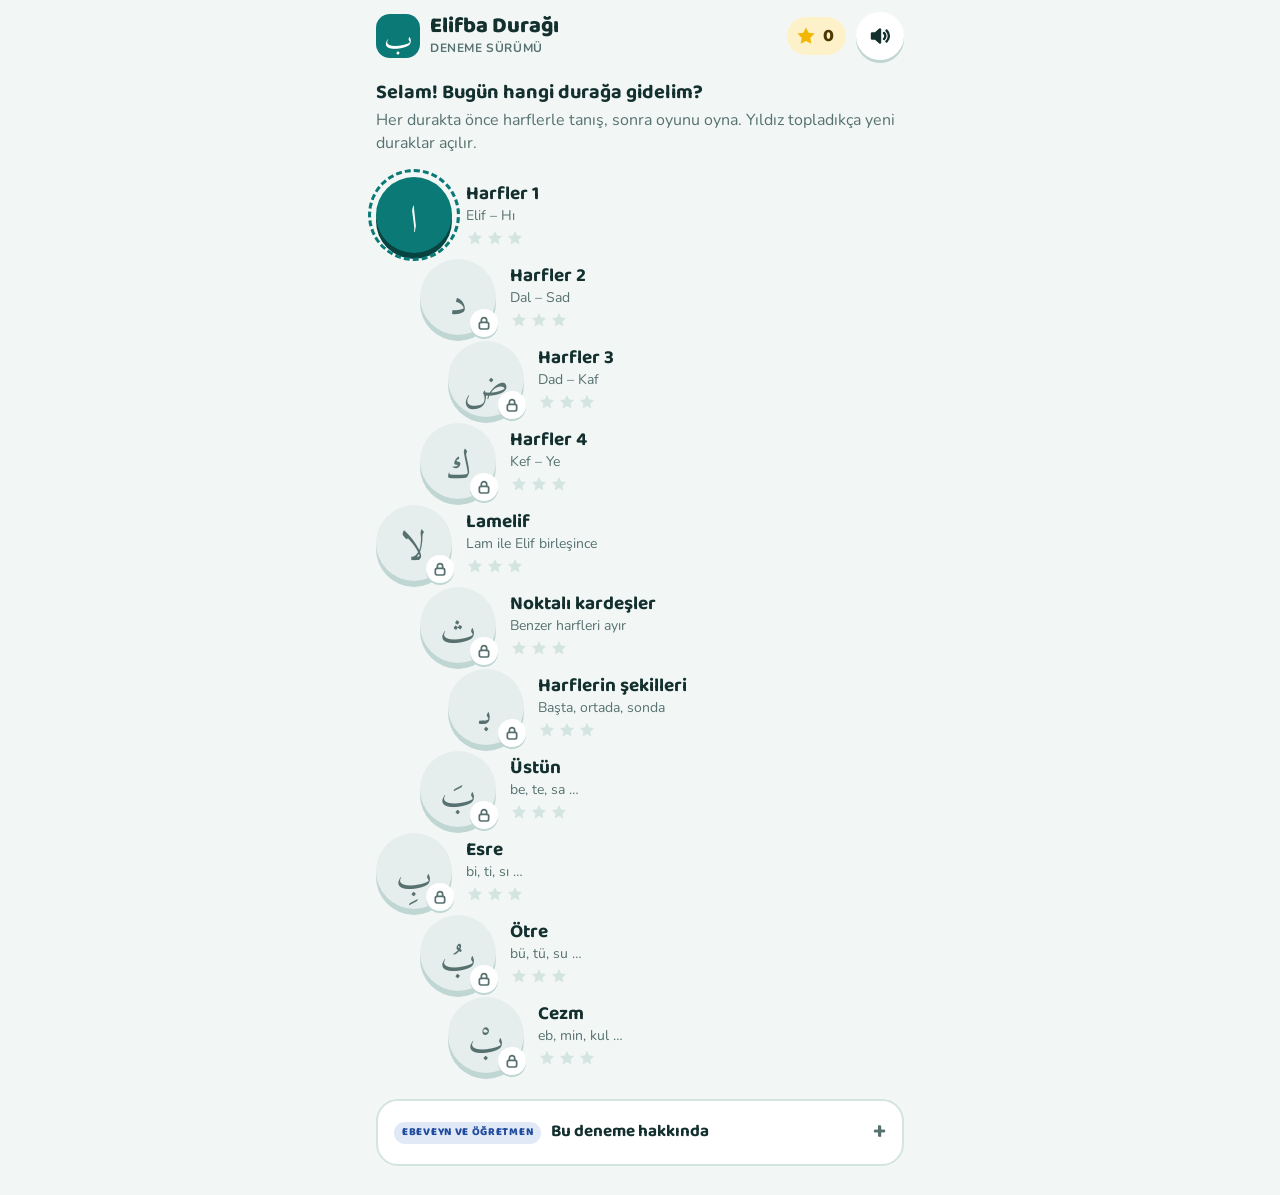
==== index.html @ 021c5e53 "Elifba Durağı: ilk deneme sürümü (PWA) - 11 durak: Harfler 1-4, Lamelif, Noktalı kardeşler, Harfleri" ====
<!doctype html>
<html lang="tr">
<head>
<meta charset="utf-8">
<meta name="viewport" content="width=device-width, initial-scale=1, viewport-fit=cover">
<meta name="description" content="Çocuklar için Kur'an okumaya hazırlık: harfler, harekeler, Lamelif ve cezm. İnternetsiz çalışır.">
<meta name="theme-color" content="#0B7A77">
<link rel="manifest" href="manifest.webmanifest">
<link rel="icon" href="icons/icon-192.png" type="image/png">
<link rel="apple-touch-icon" href="icons/apple-touch-icon.png">
<meta name="apple-mobile-web-app-capable" content="yes">
<meta name="mobile-web-app-capable" content="yes">
<meta name="apple-mobile-web-app-title" content="Elifba">
<meta name="robots" content="noindex, nofollow">
<link rel="stylesheet" href="fonts/fonts.css">
<style>:root{padding-top:env(safe-area-inset-top,0px);padding-bottom:env(safe-area-inset-bottom,0px)}body{margin:0}[hidden]{display:none!important}</style>
<title>Elifba Durağı</title>
</head>
<body>
<style>
/* Layout: tek sütun, telefon öncelikli. Ana ekran yukarıdan aşağı inen bir "durak yolu";
   ders ekranı tek büyük çini kart + altında iri cevap düğmeleri. Renkler İznik çinisinden:
   turkuaz zemin, kobalt ikinci renk, mercan kırmızısı yalnızca yanlış cevapta, sarı yıldız. */
:root{
  --bg:#F2F7F6; --surface:#FFFFFF; --ink:#13302F; --muted:#56716F; --line:#D4E4E1;
  --tile:#0B7A77; --tile-ink:#FFFFFF; --tile-soft:#DCEFEC;
  --cobalt:#1F4C9E; --cobalt-soft:#E2E9F6;
  --sun:#F2B705; --sun-ink:#4D3900; --sun-soft:#FDF1C9;
  --good:#1D8A4C; --good-soft:#DDF2E4; --bad:#C2412C; --bad-soft:#FAE3DD;
  --press:#BFD6D2; --locked:#E6EEED;
  --f-ui:"Baloo 2","Nunito",system-ui,sans-serif;
  --f-body:"Nunito",system-ui,-apple-system,"Segoe UI",sans-serif;
  --f-ar:"Scheherazade New","Amiri","Noto Naskh Arabic","Geeza Pro","Traditional Arabic",serif;
  --r:22px;
}
@media (prefers-color-scheme: dark){:root:not([data-theme="light"]){
  --bg:#0D1C1C; --surface:#152A2A; --ink:#E4F1EF; --muted:#9AB4B1; --line:#284341;
  --tile:#2AB0AA; --tile-ink:#04201F; --tile-soft:#163D3B;
  --cobalt:#93B3F2; --cobalt-soft:#1B2B47;
  --sun:#F4C534; --sun-ink:#2B2000; --sun-soft:#3A3113;
  --good:#5FCC8C; --good-soft:#17392A; --bad:#F2896F; --bad-soft:#40241E;
  --press:#0A1616; --locked:#1B302F; color-scheme:dark}}
:root[data-theme="dark"]{
  --bg:#0D1C1C; --surface:#152A2A; --ink:#E4F1EF; --muted:#9AB4B1; --line:#284341;
  --tile:#2AB0AA; --tile-ink:#04201F; --tile-soft:#163D3B;
  --cobalt:#93B3F2; --cobalt-soft:#1B2B47;
  --sun:#F4C534; --sun-ink:#2B2000; --sun-soft:#3A3113;
  --good:#5FCC8C; --good-soft:#17392A; --bad:#F2896F; --bad-soft:#40241E;
  --press:#0A1616; --locked:#1B302F; color-scheme:dark}

*{box-sizing:border-box}
html,body{height:100%}
body{background:var(--bg);color:var(--ink);font-family:var(--f-body);font-size:16px;line-height:1.45;
  -webkit-tap-highlight-color:transparent}
.app{max-width:560px;margin:0 auto;min-height:100%;display:flex;flex-direction:column;
  padding-left:max(16px,env(safe-area-inset-left,0px));padding-right:max(16px,env(safe-area-inset-right,0px));padding-block:0 28px}
button{font:inherit;color:inherit;cursor:pointer}
button:focus-visible,summary:focus-visible{outline:3px solid var(--cobalt);outline-offset:3px}
.ar{font-family:var(--f-ar);direction:rtl;unicode-bidi:isolate;line-height:1.6}

/* header */
.top{position:sticky;top:env(safe-area-inset-top,0px);z-index:5;background:var(--bg);
  display:flex;align-items:center;gap:10px;padding-block:12px}
body::before{content:"";position:fixed;inset:0 0 auto;height:env(safe-area-inset-top,0px);background:var(--bg);z-index:10}
.brand{display:flex;align-items:center;gap:10px;flex:1;min-width:0}
.mark{width:44px;height:44px;border-radius:14px;background:var(--tile);color:var(--tile-ink);display:grid;place-items:center;flex:none}
.mark span{font-family:var(--f-ar);font-size:30px;line-height:1;margin-top:6px}
.brand h1{font-family:var(--f-ui);font-weight:800;font-size:22px;line-height:1;margin:0}
.brand small{display:block;font-weight:700;font-size:12px;letter-spacing:.6px;text-transform:uppercase;color:var(--muted);margin-top:3px}
.pill{display:flex;align-items:center;gap:6px;padding:6px 12px 6px 8px;border-radius:999px;background:var(--sun-soft);color:var(--sun-ink);
  font-family:var(--f-ui);font-weight:800;font-size:18px;font-variant-numeric:tabular-nums}
.pill svg{width:22px;height:22px;color:var(--sun)}
.icon-btn{width:48px;height:48px;border-radius:50%;border:0;background:var(--surface);box-shadow:0 3px 0 var(--press);display:grid;place-items:center;flex:none}
.icon-btn svg{width:24px;height:24px}
.icon-btn:active{transform:translateY(2px);box-shadow:0 1px 0 var(--press)}

/* home: path */
.hello{font-family:var(--f-ui);font-weight:700;font-size:20px;margin:6px 0 2px}
.hello-sub{color:var(--muted);margin:0 0 14px}
.path{list-style:none;margin:0;padding:8px 0 0;display:flex;flex-direction:column;gap:6px;position:relative}
.stop{display:flex;align-items:center;gap:14px;position:relative}
.stop:nth-child(4n+2){padding-left:44px}.stop:nth-child(4n+3){padding-left:72px}.stop:nth-child(4n+4){padding-left:44px}
.node{width:76px;height:76px;flex:none;border-radius:50%;border:0;background:var(--tile);color:var(--tile-ink);
  box-shadow:0 6px 0 color-mix(in srgb,var(--tile) 55%,#000);display:grid;place-items:center;position:relative;transition:transform .12s ease-out}
.node .ar{font-size:38px;line-height:1;margin-top:10px}
.node:active{transform:translateY(4px);box-shadow:0 2px 0 color-mix(in srgb,var(--tile) 55%,#000)}
.stop.locked .node{background:var(--locked);color:var(--muted);box-shadow:0 6px 0 var(--press);cursor:not-allowed}
.stop.done .node{background:var(--cobalt);color:var(--surface);box-shadow:0 6px 0 color-mix(in srgb,var(--cobalt) 55%,#000)}
.stop.next .node::after{content:"";position:absolute;inset:-8px;border-radius:50%;border:3px dashed var(--tile);animation:spin 14s linear infinite}
@keyframes spin{to{transform:rotate(360deg)}}
.lock{position:absolute;right:-2px;bottom:-2px;width:28px;height:28px;border-radius:50%;background:var(--surface);color:var(--muted);display:grid;place-items:center;box-shadow:0 2px 0 var(--press)}
.lock svg{width:16px;height:16px}
.stop-txt{min-width:0}
.stop-txt b{display:block;font-family:var(--f-ui);font-weight:700;font-size:19px;line-height:1.15}
.stop-txt span{display:block;color:var(--muted);font-size:14px}
.stars{display:flex;gap:2px;margin-top:3px}
.stars svg{width:18px;height:18px;color:var(--line)}
.stars svg.on{color:var(--sun)}

.note{margin-top:26px;background:var(--surface);border-radius:var(--r);border:2px solid var(--line)}
.note summary{list-style:none;padding:14px 16px;font-family:var(--f-ui);font-weight:700;font-size:17px;display:flex;align-items:center;gap:10px;cursor:pointer}
.note summary::-webkit-details-marker{display:none}
.note summary::after{content:"+";margin-left:auto;font-size:24px;color:var(--muted)}
.note[open] summary::after{content:"–"}
.note-body{padding:0 16px 16px;color:var(--ink);font-size:15px}
.note-body p{margin:0 0 10px}
.note-body ul{margin:0 0 12px;padding-left:20px}
.note-body li{margin-bottom:6px}
.tag{display:inline-block;font-size:11px;font-weight:800;letter-spacing:.7px;text-transform:uppercase;padding:3px 8px;border-radius:999px;background:var(--cobalt-soft);color:var(--cobalt)}
.switch{display:flex;align-items:center;gap:10px;font-weight:700;margin-top:4px}
.switch input{width:22px;height:22px;accent-color:var(--tile)}

/* lesson */
.lhead{display:flex;align-items:center;gap:10px;padding-block:12px}
.lhead .ttl{flex:1;min-width:0}
.lhead .ttl b{display:block;font-family:var(--f-ui);font-weight:800;font-size:20px;line-height:1.1}
.lhead .ttl span{color:var(--muted);font-size:14px;font-weight:700}
.bar{height:14px;border-radius:999px;background:var(--line);overflow:hidden;margin-bottom:14px}
.bar i{display:block;height:100%;background:var(--tile);border-radius:999px;transition:width .3s ease-out}

.tile{position:relative;background:var(--surface);border-radius:28px;padding:18px;border:3px solid var(--tile);
  box-shadow:0 8px 0 color-mix(in srgb,var(--tile) 35%,transparent);text-align:center}
.tile::before{content:"";position:absolute;inset:7px;border-radius:21px;border:2px dotted color-mix(in srgb,var(--tile) 45%,transparent);pointer-events:none}
.glyph{font-family:var(--f-ar);font-size:clamp(120px,40vw,170px);line-height:1.35;color:var(--ink);direction:rtl;margin:0}
.flip-hint{color:var(--muted);font-weight:700;font-size:14px}
.cname{font-family:var(--f-ui);font-weight:800;font-size:40px;line-height:1;margin:2px 0 4px}
.badges{display:flex;justify-content:center;gap:8px;flex-wrap:wrap;margin-bottom:10px}
.badge{font-size:13px;font-weight:800;padding:4px 10px;border-radius:999px;background:var(--tile-soft);color:var(--tile)}
.badge.kalin{background:var(--cobalt-soft);color:var(--cobalt)}
.forms{display:grid;grid-template-columns:repeat(4,minmax(0,1fr));gap:8px;direction:rtl;margin:6px 0 12px}
.forms div{background:var(--tile-soft);border-radius:16px;padding:4px 2px 8px;direction:ltr}
.forms .ar{display:block;font-size:44px;line-height:1.5;color:var(--ink)}
.forms small{font-size:12px;font-weight:800;color:var(--muted)}
.read{font-family:var(--f-ui);font-weight:800;font-size:30px;color:var(--tile)}
.sib{display:flex;justify-content:center;gap:10px;direction:rtl;flex-wrap:wrap}
.sib div{min-width:84px;background:var(--tile-soft);border-radius:18px;padding:2px 10px 10px;direction:ltr}
.sib .ar{display:block;font-size:76px;line-height:1.45}
.sib b{font-family:var(--f-ui);font-size:18px}
.sib small{display:block;color:var(--muted);font-weight:700;font-size:12px}
.syl{display:grid;grid-template-columns:repeat(4,minmax(0,1fr));gap:8px;direction:rtl;margin-top:6px}
.syl button{border:0;border-radius:16px;background:var(--tile-soft);padding:0 2px 6px;direction:ltr;box-shadow:0 3px 0 var(--press)}
.syl button:active{transform:translateY(2px);box-shadow:0 1px 0 var(--press)}
.syl .ar{display:block;font-size:42px;line-height:1.55}
.syl small{font-family:var(--f-ui);font-weight:800;font-size:14px;color:var(--tile)}
.intro-mark{font-family:var(--f-ar);font-size:110px;line-height:1.3;color:var(--tile)}
.lead{font-size:18px;font-weight:700;margin:4px 0 8px}

.row{display:flex;gap:10px;margin-top:18px}
.btn{flex:1;min-height:58px;border:0;border-radius:18px;font-family:var(--f-ui);font-weight:800;font-size:19px;padding:8px 14px;
  background:var(--surface);color:var(--ink);box-shadow:0 5px 0 var(--press);display:flex;align-items:center;justify-content:center;gap:8px}
.btn svg{width:22px;height:22px}
.btn.primary{background:var(--tile);color:var(--tile-ink);box-shadow:0 5px 0 color-mix(in srgb,var(--tile) 55%,#000)}
.btn.sun{background:var(--sun);color:var(--sun-ink);box-shadow:0 5px 0 color-mix(in srgb,var(--sun) 60%,#000)}
.btn:active{transform:translateY(3px);box-shadow:0 2px 0 var(--press)}
.btn.primary:active{box-shadow:0 2px 0 color-mix(in srgb,var(--tile) 55%,#000)}
.btn:disabled{opacity:.45;cursor:default;transform:none}
.speak{border:0;background:var(--cobalt-soft);color:var(--cobalt);border-radius:999px;min-height:48px;padding:6px 18px;font-weight:800;font-size:16px;display:inline-flex;align-items:center;gap:8px}
.speak svg{width:22px;height:22px}

/* quiz */
.q-prompt{font-family:var(--f-ui);font-weight:700;font-size:21px;text-align:center;margin:2px 0 10px;text-wrap:balance}
.q-card{min-height:200px;display:flex;flex-direction:column;align-items:center;justify-content:center;gap:4px}
.q-card .glyph{font-size:clamp(92px,28vw,124px);line-height:1.75}
.q-name{font-family:var(--f-ui);font-weight:800;font-size:56px;line-height:1.1}
.opts{display:grid;grid-template-columns:1fr 1fr;gap:12px;margin-top:20px}
.opt{min-height:84px;border:3px solid var(--line);border-radius:22px;background:var(--surface);box-shadow:0 5px 0 var(--press);
  font-family:var(--f-ui);font-weight:800;font-size:28px;padding:4px;display:grid;place-items:center;transition:transform .1s ease-out}
.opt .ar{font-size:62px;line-height:1.35}
.opt:active{transform:translateY(3px);box-shadow:0 2px 0 var(--press)}
.opt.ok{border-color:var(--good);background:var(--good-soft);color:var(--good)}
.opt.no{border-color:var(--bad);background:var(--bad-soft);color:var(--bad);animation:shake .35s}
.opt.ok .ar,.opt.no .ar{color:inherit}
.opt:disabled{cursor:default}
@keyframes shake{25%{transform:translateX(-6px)}50%{transform:translateX(6px)}75%{transform:translateX(-3px)}}
.fb{min-height:34px;text-align:center;font-family:var(--f-ui);font-weight:800;font-size:22px;margin-top:12px}
.fb.ok{color:var(--good)}.fb.no{color:var(--bad)}

/* result */
.result{text-align:center;padding-top:30px}
.big-stars{display:flex;justify-content:center;gap:10px;margin:10px 0 6px}
.big-stars svg{width:72px;height:72px;color:var(--line)}
.big-stars svg.on{color:var(--sun);animation:pop .5s cubic-bezier(.2,1.6,.4,1) both}
.big-stars svg:nth-child(2){animation-delay:.15s;transform:translateY(-14px)}
.big-stars svg:nth-child(3){animation-delay:.3s}
@keyframes pop{from{transform:scale(0)}}
.result h2{font-family:var(--f-ui);font-weight:800;font-size:34px;margin:6px 0 0}
.result p{color:var(--muted);font-size:17px;margin:4px 0 0}

.toast{position:fixed;left:50%;bottom:calc(20px + env(safe-area-inset-bottom,0px));transform:translateX(-50%);width:min(520px,calc(100% - 32px));
  background:var(--ink);color:var(--bg);border-radius:16px;padding:12px 16px;font-weight:700;font-size:15px;z-index:20;box-shadow:0 6px 20px rgba(0,0,0,.25)}
.sr{position:absolute;width:1px;height:1px;overflow:hidden;clip:rect(0 0 0 0);white-space:nowrap}
@media (prefers-reduced-motion:reduce){*,*::before,*::after{animation:none!important;transition:none!important}}
@media (max-width:360px){.stop:nth-child(4n+3){padding-left:52px}.opt .ar{font-size:52px}}
</style>

<div class="app" id="app"></div>
<div class="toast" id="toast" role="status" aria-live="polite" hidden></div>
<div class="sr" id="live" aria-live="polite"></div>

<script>
/* ---------- içerik ---------- */
// c: harf, n: Türkçe adı, k: kalın okunur, j: kendisinden sonra gelen harfe bitişir, t: okunuştaki ünsüz
const LETTERS=[
 ['ا','Elif',0,0,''],['ب','Be',0,1,'b'],['ت','Te',0,1,'t'],['ث','Se',0,1,'s'],['ج','Cim',0,1,'c'],['ح','Ha',1,1,'h'],['خ','Hı',1,1,'h'],
 ['د','Dal',0,0,'d'],['ذ','Zel',0,0,'z'],['ر','Ra',0,0,'r'],['ز','Ze',0,0,'z'],['س','Sin',0,1,'s'],['ش','Şın',0,1,'ş'],['ص','Sad',1,1,'s'],
 ['ض','Dad',1,1,'d'],['ط','Tı',1,1,'t'],['ظ','Zı',1,1,'z'],['ع','Ayn',1,1,'’'],['غ','Ğayn',1,1,'ğ'],['ف','Fe',0,1,'f'],['ق','Kaf',1,1,'k'],
 ['ك','Kef',0,1,'k'],['ل','Lam',0,1,'l'],['م','Mim',0,1,'m'],['ن','Nun',0,1,'n'],['و','Vav',0,0,'v'],['ه','He',0,1,'h'],['ي','Ye',0,1,'y']
].map(([c,n,k,j,t],i)=>({i,c,n,k:!!k,j:!!j,t}));
const HAREKE=[{m:'َ',ad:'Üstün',ince:'e',kalin:'a',yer:'harfin üstüne'},{m:'ِ',ad:'Esre',ince:'i',kalin:'ı',yer:'harfin altına'},{m:'ُ',ad:'Ötre',ince:'ü',kalin:'u',yer:'harfin üstüne'}];
function reading(L,h){ // Türkiye'deki elifba geleneği: ince harf e-i-ü, kalın harf a-ı-u; Ra üstün/ötrede kalın, esrede ince
  const H=HAREKE[h];let v=L.k?H.kalin:H.ince;
  if(L.c==='ر')v=h===1?'i':(h===0?'a':'u');
  return L.t+v;
}
const T='ـ';
function forms(L){return L.j?[L.c,L.c+T,T+L.c+T,T+L.c]:[L.c,L.c,T+L.c,T+L.c]}
const FORM_AD=['Tek','Başta','Ortada','Sonda'];
const SIBS=[['ب','ت','ث'],['ج','ح','خ'],['د','ذ'],['ر','ز'],['س','ش'],['ص','ض'],['ط','ظ'],['ع','غ'],['ف','ق']];
const BYC=Object.fromEntries(LETTERS.map(l=>[l.c,l]));
const dotsOf={'ب':1,'ت':2,'ث':3,'ج':1,'ح':0,'خ':1,'د':0,'ذ':1,'ر':0,'ز':1,'س':0,'ش':3,'ص':0,'ض':1,'ط':0,'ظ':1,'ع':0,'غ':1,'ف':1,'ق':2};
function dotWhere(c){const n=dotsOf[c];if(!n)return 'noktasız';const below={'ب':1,'ج':1};return n+' nokta, '+(below[c]?'altında':(c==='ج'?'ortada':'üstünde'))}

const LESSONS=[
 {id:'h1',t:'Harfler 1',s:'Elif – Hı',type:'letters',set:[0,1,2,3,4,5,6]},
 {id:'h2',t:'Harfler 2',s:'Dal – Sad',type:'letters',set:[7,8,9,10,11,12,13]},
 {id:'h3',t:'Harfler 3',s:'Dad – Kaf',type:'letters',set:[14,15,16,17,18,19,20]},
 {id:'h4',t:'Harfler 4',s:'Kef – Ye',type:'letters',set:[21,22,23,24,25,26,27]},
 {id:'la',t:'Lamelif',s:'Lam ile Elif birleşince',type:'lamelif'},
 {id:'nk',t:'Noktalı kardeşler',s:'Benzer harfleri ayır',type:'dots'},
 {id:'sk',t:'Harflerin şekilleri',s:'Başta, ortada, sonda',type:'forms'},
 {id:'us',t:'Üstün',s:'be, te, sa …',type:'hareke',h:0},
 {id:'es',t:'Esre',s:'bi, ti, sı …',type:'hareke',h:1},
 {id:'ot',t:'Ötre',s:'bü, tü, su …',type:'hareke',h:2},
 {id:'cz',t:'Cezm',s:'eb, min, kul …',type:'cezm'}
];
const NODE_GLYPH={h1:'ا',h2:'د',h3:'ض',h4:'ك',la:'لا',nk:'ث',sk:'بـ',us:'بَ',es:'بِ',ot:'بُ',cz:'بْ'};
// Lamelif: Lam ile Elif'in birleşik yazılışı; kendisinden sonraki harfe bitişmez
const LA={c:'لا',n:'Lamelif',t:'l'};
// Cezm (sükûn): harfi sessiz yapar, önceki harekeli harfle birlikte okunur
const CEZM='\u0652';
const CZ_EX=[['ا',0,'ب'],['ا',1,'ب'],['ا',2,'ب'],['م',1,'ن'],['ق',2,'ل'],['ل',0,'م'],['ه',0,'ل'],['ق',0,'د'],['ع',0,'ن']];
// rastgele sorularda cezmli harf yalnızca ince ve kuralı basit harflerden seçilir (kalın harf, Ra, Elif, Vav, Ye, Ayn dışarıda)
const CZ_SAKIN=['ب','ت','ث','ج','د','ذ','ز','س','ش','ف','ك','ل','م','ن','ه'];
const czWord=(a,h,b)=>BYC[a].c+HAREKE[h].m+BYC[b].c+CEZM;
const czRead=(a,h,b)=>reading(BYC[a],h)+BYC[b].t;

/* ---------- durum ---------- */
const KEY='elifba-duragi-deneme-v1';
let S={stars:{},sound:true,all:false};
try{const s=JSON.parse(localStorage.getItem(KEY)||'null');if(s&&typeof s==='object')S=Object.assign(S,s)}catch(e){}
function save(){try{localStorage.setItem(KEY,JSON.stringify(S))}catch(e){}}
const unlocked=i=>S.all||i===0||(S.stars[LESSONS[i-1].id]||0)>0;
const totalStars=()=>Object.values(S.stars).reduce((a,b)=>a+(b||0),0);

/* ---------- ses ---------- */
let voices=[];
function loadVoices(){try{voices=window.speechSynthesis?speechSynthesis.getVoices():[]}catch(e){voices=[]}}
if(window.speechSynthesis){loadVoices();try{speechSynthesis.onvoiceschanged=loadVoices}catch(e){}}
const voiceFor=l=>voices.find(v=>(v.lang||'').toLowerCase().startsWith(l));
function say(text,lang,quiet){
  if(!S.sound)return false;
  const v=voiceFor(lang);
  if(!v||!window.speechSynthesis){if(!quiet)toast(lang==='ar'?'Bu cihazda Arapça ses yok. Gerçek ses kayıtları eklendiğinde burada dinlenecek.':'Bu cihazda Türkçe ses yok.');return false}
  try{speechSynthesis.cancel();const u=new SpeechSynthesisUtterance(text);u.voice=v;u.lang=v.lang;u.rate=lang==='ar'?.65:.9;speechSynthesis.speak(u)}catch(e){return false}
  return true;
}
let AC=null;
function sfx(ok){
  if(!S.sound)return;
  try{AC=AC||new (window.AudioContext||window.webkitAudioContext)();const t=AC.currentTime;
    (ok?[[660,0],[880,.11]]:[[220,0]]).forEach(([f,d])=>{const o=AC.createOscillator(),g=AC.createGain();o.type=ok?'sine':'triangle';o.frequency.value=f;
      g.gain.setValueAtTime(.0001,t+d);g.gain.exponentialRampToValueAtTime(.18,t+d+.02);g.gain.exponentialRampToValueAtTime(.0001,t+d+(ok?.22:.3));
      o.connect(g).connect(AC.destination);o.start(t+d);o.stop(t+d+.35)})}catch(e){}
}

/* ---------- yardımcılar ---------- */
const $=s=>document.querySelector(s);
const app=$('#app');
const shuffle=a=>{a=a.slice();for(let i=a.length-1;i>0;i--){const j=Math.random()*(i+1)|0;[a[i],a[j]]=[a[j],a[i]]}return a};
const pick=(a,n)=>shuffle(a).slice(0,n);
let toastT;
function toast(m){const t=$('#toast');t.textContent=m;t.hidden=false;clearTimeout(toastT);toastT=setTimeout(()=>t.hidden=true,3200)}
const live=m=>{$('#live').textContent=m};
const I={
 star:'<svg viewBox="0 0 24 24" fill="currentColor" aria-hidden="true"><path d="M12 2.6l2.9 5.9 6.5.9-4.7 4.6 1.1 6.5L12 17.4l-5.8 3.1 1.1-6.5L2.6 9.4l6.5-.9z"/></svg>',
 back:'<svg viewBox="0 0 24 24" fill="none" stroke="currentColor" stroke-width="2.6" stroke-linecap="round" stroke-linejoin="round" aria-hidden="true"><path d="M15 5l-7 7 7 7"/></svg>',
 lock:'<svg viewBox="0 0 24 24" fill="none" stroke="currentColor" stroke-width="2.6" stroke-linecap="round" aria-hidden="true"><rect x="5" y="11" width="14" height="10" rx="2.5"/><path d="M8 11V8a4 4 0 018 0v3"/></svg>',
 spk:'<svg viewBox="0 0 24 24" fill="none" stroke="currentColor" stroke-width="2.4" stroke-linecap="round" stroke-linejoin="round" aria-hidden="true"><path d="M4 9.5h3.5L12 5.5v13l-4.5-4H4z" fill="currentColor"/><path d="M16 9a4 4 0 010 6M18.5 6.5a7.5 7.5 0 010 11"/></svg>',
 mute:'<svg viewBox="0 0 24 24" fill="none" stroke="currentColor" stroke-width="2.4" stroke-linecap="round" stroke-linejoin="round" aria-hidden="true"><path d="M4 9.5h3.5L12 5.5v13l-4.5-4H4z" fill="currentColor"/><path d="M16.5 9.5l5 5M21.5 9.5l-5 5"/></svg>',
 next:'<svg viewBox="0 0 24 24" fill="none" stroke="currentColor" stroke-width="2.6" stroke-linecap="round" stroke-linejoin="round" aria-hidden="true"><path d="M9 5l7 7-7 7"/></svg>'
};
const starRow=(n,cls='stars')=>`<div class="${cls}" aria-label="${n} yıldız">${[0,1,2].map(i=>I.star.replace('<svg','<svg class="'+(i<n?'on':'')+'"')).join('')}</div>`;
const soundBtn=()=>`<button class="icon-btn" data-act="sound" aria-label="${S.sound?'Sesi kapat':'Sesi aç'}">${S.sound?I.spk:I.mute}</button>`;

/* ---------- ana ekran ---------- */
function home(){
  const nextIdx=LESSONS.findIndex((l,i)=>unlocked(i)&&!S.stars[l.id]);
  app.innerHTML=`
  <header class="top">
    <div class="brand"><div class="mark" aria-hidden="true"><span>ب</span></div><div><h1>Elifba Durağı</h1><small>Deneme sürümü</small></div></div>
    <div class="pill" aria-label="Toplam ${totalStars()} yıldız">${I.star}${totalStars()}</div>
    ${soundBtn()}
  </header>
  <p class="hello">Selam! Bugün hangi durağa gidelim?</p>
  <p class="hello-sub">Her durakta önce harflerle tanış, sonra oyunu oyna. Yıldız topladıkça yeni duraklar açılır.</p>
  <ol class="path">
  ${LESSONS.map((l,i)=>{const st=S.stars[l.id]||0,open=unlocked(i);
    return `<li class="stop ${open?'':'locked'} ${st?'done':''} ${i===nextIdx?'next':''}">
      <button class="node" data-act="open" data-i="${i}" ${open?'':'aria-disabled="true"'} aria-label="${i+1}. durak: ${l.t}${open?'':' (kilitli)'}">
        <span class="ar" lang="ar">${NODE_GLYPH[l.id]}</span>${open?'':`<span class="lock">${I.lock}</span>`}</button>
      <div class="stop-txt"><b>${l.t}</b><span>${l.s}</span>${starRow(st)}</div></li>`}).join('')}
  </ol>
  <details class="note">
    <summary><span class="tag">Ebeveyn ve öğretmen</span> Bu deneme hakkında</summary>
    <div class="note-body">
      <p>Bu sürüm, Kur'an okumaya hazırlık için çocuklara yönelik bir uygulamanın nasıl görüneceğini denemek için yapıldı.</p>
      <ul>
        <li><b>Sesler geçici.</b> Hece sesleri cihazın Arapça konuşma motoruyla, harf adları Türkçe motorla okunuyor. Konuşma motoru heceleri Arapça söyler (örneğin بَ için “ba”); ekrandaki okunuş Türkiye'deki elifba geleneğini izler (“be”). Gerçek uygulamada mahreci doğru, kayıtlı ses kullanılmalı.</li>
        <li><b>Okunuşlar</b> Türkiye'deki elifba geleneğine göre yazıldı: ince harfler e‑i‑ü, kalın harfler (ح خ ص ض ط ظ ع غ ق) a‑ı‑u ile okunur; Ra üstün ve ötrede kalın, esrede ince.</li>
        <li><b>İçerik bir hoca tarafından kontrol edilmedi.</b> Yayından önce harf adları, okunuşlar ve hareke yerleşimi ehil biri tarafından gözden geçirilmeli.</li>
        <li><b>Lamelif</b> dersinde üstünlü Lam'dan sonra gelen Elif'in sesi uzattığı (لَا “lâ”) da gösterilir. <b>Cezm</b> dersinde cezmli harf yalnızca ince harflerden seçilir; kalın harf, Ra ve uzatma harfleri (Elif, Vav, Ye) cezmli sorulmaz, çünkü okunuşları ayrı kurallar ister.</li>
        <li>Henüz yok: şedde, tenvin, med, kelime ve ayet okuma.</li>
        <li>İlerleme yalnızca bu tarayıcıda saklanır.</li>
      </ul>
      <label class="switch"><input type="checkbox" id="all" ${S.all?'checked':''}> Bütün durakları aç (deneme için)</label>
    </div>
  </details>`;
}

/* ---------- ders ---------- */
let D=null; // {li, phase:'cards'|'quiz'|'result', cards, ci, flipped, qs, qi, mistakes, answered}
function openLesson(i){
  const L=LESSONS[i];
  D={li:i,phase:'cards',cards:buildCards(L),ci:0,flipped:false};
  lesson();
}
function buildCards(L){
  if(L.type==='letters')return L.set.map(i=>({k:'letter',l:LETTERS[i]}));
  if(L.type==='dots')return SIBS.map(g=>({k:'sib',g}));
  if(L.type==='lamelif')return [{k:'laintro'},{k:'laforms'},{k:'lasyl'}];
  if(L.type==='cezm')return [{k:'czintro'},...CZ_EX.map(w=>({k:'czw',w})),{k:'czgrid'}];
  if(L.type==='forms')return ['ب','ج','س','ع','ه','ك','ل','د'].map(c=>({k:'forms',l:BYC[c]}));
  const h=L.h;
  return [{k:'hintro',h},...['ب','ت','ر','ص','ق','ل','م'].map(c=>({k:'syl',l:BYC[c],h})),{k:'sylgrid',h}];
}
function cardHTML(c){
  if(c.k==='letter'){const l=c.l;
    if(!D.flipped)return `<button class="tile" data-act="flip" style="width:100%;border-style:solid" aria-label="${l.n} harfi. Çevirmek için dokun">
      <p class="glyph" lang="ar">${l.c}</p><span class="flip-hint">Dokun, adını öğren</span></button>`;
    const f=forms(l);
    return `<div class="tile"><p class="glyph" lang="ar" style="font-size:clamp(90px,28vw,120px)">${l.c}</p>
      <p class="cname">${l.n}</p>
      <div class="badges">${l.k?'<span class="badge kalin">Kalın okunur</span>':'<span class="badge">İnce okunur</span>'}${l.j?'':'<span class="badge">Sonraki harfe bitişmez</span>'}</div>
      <div class="forms" aria-label="Harfin şekilleri">${f.map((g,i)=>`<div><span class="ar" lang="ar">${g}</span><small>${FORM_AD[i]}</small></div>`).join('')}</div>
      <button class="speak" data-act="say" data-t="${l.n}" data-l="tr">${I.spk} Adını dinle</button></div>`}
  if(c.k==='sib')return `<div class="tile"><p class="lead">Şekilleri aynı, noktaları farklı!</p>
      <div class="sib">${c.g.map(ch=>`<div><span class="ar" lang="ar">${ch}</span><b>${BYC[ch].n}</b><small>${dotWhere(ch)}</small></div>`).join('')}</div>
      <p class="flip-hint" style="margin-top:12px">Noktaları say, yerine bak.</p></div>`;
  if(c.k==='forms'){const f=forms(c.l);
    return `<div class="tile"><p class="cname" style="margin-top:6px">${c.l.n}</p>
      <p class="flip-hint">Kelimenin neresinde olduğuna göre şekli değişir.</p>
      <div class="forms" style="margin-top:10px">${f.map((g,i)=>`<div><span class="ar" lang="ar" style="font-size:54px">${g}</span><small>${FORM_AD[i]}</small></div>`).join('')}</div>
      ${c.l.j?'':'<p class="flip-hint">'+c.l.n+' kendisinden sonraki harfe bitişmez.</p>'}</div>`}
  if(c.k==='hintro'){const H=HAREKE[c.h];
    return `<div class="tile"><div class="intro-mark" lang="ar" dir="rtl">${T+T+H.m+T+T}</div>
      <p class="cname">${H.ad}</p>
      <p class="lead">${H.ad} ${H.yer} konur.<br>Harfi “${H.ince}” ya da kalın harflerde “${H.kalin}” sesiyle okuruz.</p>
      <div class="sib" style="margin-top:6px">${['ب','ق'].map(ch=>`<div><span class="ar" lang="ar">${ch+H.m}</span><b>${reading(BYC[ch],c.h)}</b><small>${BYC[ch].k?'kalın':'ince'}</small></div>`).join('')}</div></div>`}
  if(c.k==='syl'){const s=c.l.c+HAREKE[c.h].m;
    return `<div class="tile"><p class="glyph" lang="ar">${s}</p><p class="read">${reading(c.l,c.h)}</p>
      <p class="flip-hint">${c.l.n} + ${HAREKE[c.h].ad}${c.l.k?' · kalın harf':''}</p>
      <button class="speak" data-act="say" data-t="${s}" data-l="ar">${I.spk} Dinle</button></div>`}
  if(c.k==='laintro')return `<div class="tile"><p class="lead">Lam ile Elif yan yana gelince birleşir.</p>
      <div class="sib">${[BYC['ل'],BYC['ا']].map(l=>`<div><span class="ar" lang="ar">${l.c}</span><b>${l.n}</b></div>`).join('<div style="min-width:0;background:none;align-self:center"><b style="font-size:34px">+</b></div>')}</div>
      <p class="glyph" lang="ar" style="font-size:clamp(100px,30vw,130px)">${LA.c}</p><p class="cname">Lamelif</p>
      <button class="speak" data-act="say" data-t="Lamelif" data-l="tr">${I.spk} Adını dinle</button></div>`;
  if(c.k==='laforms')return `<div class="tile"><p class="cname" style="margin-top:6px">Lamelif</p>
      <p class="flip-hint">İki şekli var. Kendisinden sonraki harfe bitişmez.</p>
      <div class="forms" style="grid-template-columns:repeat(2,minmax(0,1fr));margin-top:10px">${[[LA.c,'Tek'],[T+LA.c,'Sonda']].map(([g,a])=>`<div><span class="ar" lang="ar" style="font-size:64px">${g}</span><small>${a}</small></div>`).join('')}</div></div>`;
  if(c.k==='lasyl')return `<div class="tile"><p class="lead">Üstünlü Lam'dan sonra gelen Elif sesi uzatır.</p>
      <div class="sib">${[['ل'+HAREKE[0].m,'le','kısa'],['ل'+HAREKE[0].m+'ا','lâ','uzun']].map(([s,r,k])=>`<div><span class="ar" lang="ar">${s}</span><b>${r}</b><small>${k}</small><button class="speak" data-act="say" data-t="${s}" data-l="ar" aria-label="${r} dinle" style="margin-top:6px;min-height:44px;padding:4px 12px">${I.spk}</button></div>`).join('')}</div></div>`;
  if(c.k==='czintro')return `<div class="tile"><div class="intro-mark" lang="ar" dir="rtl">${T+T+CEZM+T+T}</div>
      <p class="cname">Cezm</p>
      <p class="lead">Cezm harfin üstüne konur ve harfi sessiz yapar.<br>Cezmli harf, önündeki harekeli harfle birlikte okunur.</p>
      <div class="sib" style="margin-top:6px">${[['ا',0,'ب'],['م',1,'ن']].map(([a,h,b])=>`<div><span class="ar" lang="ar">${czWord(a,h,b)}</span><b>${czRead(a,h,b)}</b></div>`).join('')}</div></div>`;
  if(c.k==='czw'){const [a,h,b]=c.w,w=czWord(a,h,b);
    return `<div class="tile"><p class="glyph" lang="ar" style="font-size:clamp(100px,32vw,140px)">${w}</p><p class="read">${czRead(a,h,b)}</p>
      <p class="flip-hint">${BYC[a].n} + ${HAREKE[h].ad} · ${BYC[b].n} + Cezm</p>
      <button class="speak" data-act="say" data-t="${w}" data-l="ar">${I.spk} Dinle</button></div>`}
  if(c.k==='czgrid')return `<div class="tile"><p class="lead">Hepsi bir arada! Dokun, dinle.</p>
      <div class="syl" style="grid-template-columns:repeat(3,minmax(0,1fr))">${CZ_EX.map(([a,h,b])=>{const w=czWord(a,h,b),r=czRead(a,h,b);return `<button data-act="say" data-t="${w}" data-l="ar" aria-label="${r}"><span class="ar" lang="ar">${w}</span><small>${r}</small></button>`}).join('')}</div></div>`;
  if(c.k==='sylgrid')return `<div class="tile"><p class="lead">Hepsi bir arada! Dokun, dinle.</p>
      <div class="syl">${LETTERS.map(l=>{const s=l.c+HAREKE[c.h].m;return `<button data-act="say" data-t="${s}" data-l="ar" aria-label="${reading(l,c.h)}"><span class="ar" lang="ar">${s}</span><small>${reading(l,c.h)}</small></button>`}).join('')}</div></div>`;
}
function lesson(){
  const L=LESSONS[D.li];
  if(D.phase==='result')return result();
  const head=`<header class="lhead"><button class="icon-btn" data-act="home" aria-label="Yola dön">${I.back}</button>
    <div class="ttl"><b>${L.t}</b><span>${D.phase==='cards'?'Tanış':'Oyna'}</span></div>${soundBtn()}</header>`;
  if(D.phase==='cards'){
    const n=D.cards.length,last=D.ci===n-1;
    app.innerHTML=head+`<div class="bar" aria-hidden="true"><i style="width:${(D.ci+1)/n*100}%"></i></div>
      ${cardHTML(D.cards[D.ci])}
      <div class="row">
        <button class="btn" data-act="prev" ${D.ci?'':'disabled'} aria-label="Önceki">${I.back}</button>
        ${last?`<button class="btn sun" data-act="play" style="flex:3">Oyuna geç ${I.next}</button>`:`<button class="btn primary" data-act="nextc" style="flex:3">Sonraki ${I.next}</button>`}
      </div>
      ${last?'':`<div class="row" style="margin-top:12px"><button class="btn" data-act="play">Kartları atla, oyna</button></div>`}`;
    return;
  }
  const q=D.qs[D.qi];
  app.innerHTML=head+`<div class="bar" aria-hidden="true"><i style="width:${D.done/D.goal*100}%"></i></div>
    <p class="q-prompt">${q.prompt}</p>
    <div class="tile q-card">${q.show}</div>
    <div class="opts">${q.opts.map((o,i)=>`<button class="opt" data-act="ans" data-i="${i}" aria-label="${o.label}">${o.html}</button>`).join('')}</div>
    <div class="fb" id="fb"></div>`;
  if(q.auto)setTimeout(()=>say(q.auto[0],q.auto[1],true),250);
}

/* ---------- oyun soruları ---------- */
const optL=l=>({key:l.c,html:`<span class="ar" lang="ar">${l.c}</span>`,label:l.n});
const optN=l=>({key:l.n,html:l.n,label:l.n});
function distract(ans,pool,n,keyf){const seen=new Set([keyf(ans)]),out=[];for(const x of shuffle(pool)){const k=keyf(x);if(!seen.has(k)){seen.add(k);out.push(x)}if(out.length===n)break}return out}
function qName(l,pool){const d=distract(l,pool,3,x=>x.n);return {prompt:'Bu harfin adı ne?',show:`<p class="glyph" lang="ar">${l.c}</p>`,opts:shuffle([l,...d]).map(optN),ans:l.n,tell:l.n}}
function qFind(l,pool){const d=distract(l,pool,3,x=>x.c);return {prompt:`<b>${l.n}</b> harfini bul!`,show:`<p class="q-name">${l.n}</p><button class="speak" data-act="say" data-t="${l.n}" data-l="tr">${I.spk} Dinle</button>`,opts:shuffle([l,...d]).map(optL),ans:l.c,tell:l.n,auto:[l.n,'tr']}}
function qForm(l){const f=forms(l),fi=l.j?1+(Math.random()*3|0):3;const d=distract(l,LETTERS,3,x=>x.c);
  return {prompt:'Bu şekil hangi harf?',show:`<p class="glyph" lang="ar">${f[fi]}</p><span class="flip-hint">${FORM_AD[fi]}</span>`,opts:shuffle([l,...d]).map(optL),ans:l.c,tell:l.n}}
function qRead(l,h){const s=l.c+HAREKE[h].m,r=reading(l,h);
  const cand=[...[0,1,2].filter(x=>x!==h).map(x=>reading(l,x)),...LETTERS.filter(x=>x.c!==l.c).map(x=>reading(x,h))];
  const d=[];for(const x of [...shuffle(cand.slice(0,2)),...shuffle(cand.slice(2))]){if(x!==r&&!d.includes(x))d.push(x);if(d.length===3)break}
  return {prompt:'Bu hece nasıl okunur?',show:`<p class="glyph" lang="ar">${s}</p>`,opts:shuffle([r,...d]).map(x=>({key:x,html:x,label:x})),ans:r,tell:r}}
function qHear(l,h){const s=l.c+HAREKE[h].m;const d=distract(l,LETTERS,3,x=>reading(x,h));
  return {prompt:'Dinle ve doğru heceyi bul!',show:`<button class="speak" data-act="say" data-t="${s}" data-l="ar" style="min-height:64px;font-size:20px">${I.spk} Tekrar dinle</button>`,
    opts:shuffle([l,...d]).map(x=>({key:x.c,html:`<span class="ar" lang="ar">${x.c+HAREKE[h].m}</span>`,label:reading(x,h)})),ans:l.c,tell:reading(l,h),auto:[s,'ar']}}
function qLaForm(){const pool=[LA,BYC['ل'],BYC['ا'],BYC['ك'],BYC['ن']];const d=distract(LA,pool,3,x=>x.c);
  return {prompt:'Bu şekil hangi harf?',show:`<p class="glyph" lang="ar">${T+LA.c}</p><span class="flip-hint">Sonda</span>`,opts:shuffle([LA,...d]).map(optL),ans:LA.c,tell:LA.n}}
function qLaRead(long){const s='ل'+HAREKE[0].m+(long?'ا':''),r=long?'lâ':'le';
  return {prompt:'Bu nasıl okunur?',show:`<p class="glyph" lang="ar">${s}</p>`,opts:shuffle(['lâ','le','li','lü']).map(x=>({key:x,html:x,label:x})),ans:r,tell:r}}
function qCz(a,h,b){const w=czWord(a,h,b),r=czRead(a,h,b);
  const cand=[reading(BYC[a],h)+reading(BYC[b],h),...[0,1,2].filter(x=>x!==h).map(x=>czRead(a,x,b)),...shuffle(CZ_SAKIN.filter(x=>x!==b)).map(x=>czRead(a,h,x))];
  const d=[];for(const x of cand){if(x!==r&&!d.includes(x))d.push(x);if(d.length===3)break}
  return {prompt:'Bu nasıl okunur?',show:`<p class="glyph" lang="ar">${w}</p>`,opts:shuffle([r,...d]).map(x=>({key:x,html:x,label:x})),ans:r,tell:r}}
function buildQuiz(L){
  let qs=[];
  if(L.type==='lamelif'){const pool=[LA,BYC['ل'],BYC['ا'],BYC['ك'],BYC['ن']];
    return shuffle([qName(LA,pool),qName(LA,pool),qFind(LA,pool),qFind(LA,pool),qLaForm(),qLaForm(),qLaRead(true),qLaRead(false)])}
  if(L.type==='cezm'){const ex=pick(CZ_EX,4).map(w=>qCz(...w));
    const rnd=[];while(rnd.length<4){const a=pick(LETTERS.filter(l=>l.c!=='ا'),1)[0].c,b=pick(CZ_SAKIN,1)[0];if(a!==b)rnd.push(qCz(a,Math.random()*3|0,b))}
    return shuffle([...ex,...rnd])}
  if(L.type==='letters'){const set=L.set.map(i=>LETTERS[i]);
    qs=shuffle(set).map((l,i)=>i%2?qFind(l,set):qName(l,set));
    qs.push(qName(pick(set,1)[0],LETTERS));}
  else if(L.type==='dots'){qs=shuffle(SIBS).map(g=>{const c=pick(g,1)[0],l=BYC[c],pool=[...g.map(x=>BYC[x]),...pick(LETTERS,4)];return Math.random()<.5?qName(l,pool):qFind(l,pool)}).slice(0,8)}
  else if(L.type==='forms'){qs=pick(LETTERS.filter(l=>l.c!=='ا'),8).map(qForm)}
  else{const hasAr=!!voiceFor('ar');qs=pick(LETTERS,8).map((l,i)=>hasAr&&i%3===2?qHear(l,L.h):qRead(l,L.h))}
  return qs;
}
function startQuiz(){D.phase='quiz';D.qs=buildQuiz(LESSONS[D.li]);D.qi=0;D.goal=D.qs.length;D.done=0;D.mistakes=0;D.answered=false;lesson()}
const PRAISE=['Aferin!','Harika!','Süpersin!','Çok güzel!','Maşallah!'];
function answer(i){
  if(D.answered)return;D.answered=true;
  const q=D.qs[D.qi],o=q.opts[i],ok=o.key===q.ans;
  const btns=[...document.querySelectorAll('.opt')];btns.forEach(b=>b.disabled=true);
  const fb=$('#fb');
  if(ok){btns[i].classList.add('ok');fb.className='fb ok';fb.textContent=PRAISE[Math.random()*PRAISE.length|0];sfx(true);D.done++;live('Doğru! '+fb.textContent)}
  else{btns[i].classList.add('no');const ri=q.opts.findIndex(x=>x.key===q.ans);btns[ri].classList.add('ok');fb.className='fb no';fb.textContent='Doğrusu: '+q.tell;sfx(false);D.mistakes++;
    live('Doğrusu '+q.tell);if(D.qs.length<D.goal+4)D.qs.push(Object.assign({},q,{opts:shuffle(q.opts)}));}
  setTimeout(()=>{D.qi++;D.answered=false;
    if(D.qi>=D.qs.length){const st=D.mistakes<=1?3:D.mistakes<=3?2:1;D.got=st;const id=LESSONS[D.li].id;S.stars[id]=Math.max(S.stars[id]||0,st);save();D.phase='result'}
    lesson()},ok?900:1700);
}
function result(){
  const L=LESSONS[D.li],nx=D.li+1<LESSONS.length?D.li+1:-1,st=D.got;
  const msg=st===3?'Muhteşem, hiç zorlanmadın!':st===2?'Çok iyi gidiyorsun!':'Güzel başlangıç! Bir daha oynarsan daha çok yıldız kazanırsın.';
  app.innerHTML=`<header class="lhead"><button class="icon-btn" data-act="home" aria-label="Yola dön">${I.back}</button><div class="ttl"><b>${L.t}</b><span>Bitti</span></div>${soundBtn()}</header>
  <div class="result">${starRow(st,'big-stars')}<h2>${st} yıldız!</h2><p>${msg}</p></div>
  <div class="row" style="margin-top:30px">${nx>=0?`<button class="btn primary" data-act="open" data-i="${nx}">Sonraki durak ${I.next}</button>`:''}</div>
  <div class="row"><button class="btn" data-act="again">Tekrar oyna</button><button class="btn" data-act="home">Yola dön</button></div>`;
  sfx(true);live(st+' yıldız kazandın');
}

/* ---------- olaylar ---------- */
app.addEventListener('click',e=>{
  const b=e.target.closest('[data-act]');if(!b)return;const a=b.dataset.act;
  if(a==='open'){const i=+b.dataset.i;if(!unlocked(i)){toast('Bu durak, önceki durağı bitirince açılır.');return}openLesson(i);window.scrollTo(0,0)}
  else if(a==='home'){try{speechSynthesis.cancel()}catch(x){}D=null;home();window.scrollTo(0,0)}
  else if(a==='sound'){S.sound=!S.sound;save();if(!S.sound)try{speechSynthesis.cancel()}catch(x){}b.outerHTML=soundBtn()}
  else if(a==='flip'){D.flipped=true;lesson()}
  else if(a==='nextc'){D.ci++;D.flipped=false;lesson()}
  else if(a==='prev'){D.ci--;D.flipped=false;lesson()}
  else if(a==='play'){startQuiz();window.scrollTo(0,0)}
  else if(a==='ans')answer(+b.dataset.i);
  else if(a==='again'){startQuiz()}
  else if(a==='say')say(b.dataset.t,b.dataset.l);
});
app.addEventListener('change',e=>{if(e.target.id==='all'){S.all=e.target.checked;save();home();document.querySelector('.note').open=true}});
home();
</script>

<script>
/* PWA: offline cache; a new version activates on the next launch */
if ('serviceWorker' in navigator && location.protocol !== 'file:') {
  addEventListener('load', () => { navigator.serviceWorker.register('sw.js').catch(() => {}); });
  const hadController = !!navigator.serviceWorker.controller;
  let reloaded = false;
  navigator.serviceWorker.addEventListener('controllerchange', () => {
    if (reloaded || !hadController) return; reloaded = true;
    try { typeof toast === 'function' && toast('Uygulama güncellendi.'); } catch (e) {}
  });
}
</script>
</body>
</html>
---- fonts/fonts.css ----
/* Baloo 2, Nunito, Scheherazade New: SIL Open Font License 1.1 (https://openfontlicense.org) */
@font-face {
  font-family: 'Baloo 2';
  font-style: normal;
  font-weight: 500;
  font-display: swap;
  src: url(Baloo2-500-latin-ext.woff2) format('woff2');
  unicode-range: U+0100-02BA, U+02BD-02C5, U+02C7-02CC, U+02CE-02D7, U+02DD-02FF, U+0304, U+0308, U+0329, U+1D00-1DBF, U+1E00-1E9F, U+1EF2-1EFF, U+2020, U+20A0-20AB, U+20AD-20C4, U+2113, U+2C60-2C7F, U+A720-A7FF;
}
@font-face {
  font-family: 'Baloo 2';
  font-style: normal;
  font-weight: 500;
  font-display: swap;
  src: url(Baloo2-500-latin.woff2) format('woff2');
  unicode-range: U+0000-00FF, U+0131, U+0152-0153, U+02BB-02BC, U+02C6, U+02DA, U+02DC, U+0304, U+0308, U+0329, U+2000-206F, U+20AC, U+2122, U+2191, U+2193, U+2212, U+2215, U+FEFF, U+FFFD;
}
@font-face {
  font-family: 'Baloo 2';
  font-style: normal;
  font-weight: 700;
  font-display: swap;
  src: url(Baloo2-700-latin-ext.woff2) format('woff2');
  unicode-range: U+0100-02BA, U+02BD-02C5, U+02C7-02CC, U+02CE-02D7, U+02DD-02FF, U+0304, U+0308, U+0329, U+1D00-1DBF, U+1E00-1E9F, U+1EF2-1EFF, U+2020, U+20A0-20AB, U+20AD-20C4, U+2113, U+2C60-2C7F, U+A720-A7FF;
}
@font-face {
  font-family: 'Baloo 2';
  font-style: normal;
  font-weight: 700;
  font-display: swap;
  src: url(Baloo2-700-latin.woff2) format('woff2');
  unicode-range: U+0000-00FF, U+0131, U+0152-0153, U+02BB-02BC, U+02C6, U+02DA, U+02DC, U+0304, U+0308, U+0329, U+2000-206F, U+20AC, U+2122, U+2191, U+2193, U+2212, U+2215, U+FEFF, U+FFFD;
}
@font-face {
  font-family: 'Baloo 2';
  font-style: normal;
  font-weight: 800;
  font-display: swap;
  src: url(Baloo2-800-latin-ext.woff2) format('woff2');
  unicode-range: U+0100-02BA, U+02BD-02C5, U+02C7-02CC, U+02CE-02D7, U+02DD-02FF, U+0304, U+0308, U+0329, U+1D00-1DBF, U+1E00-1E9F, U+1EF2-1EFF, U+2020, U+20A0-20AB, U+20AD-20C4, U+2113, U+2C60-2C7F, U+A720-A7FF;
}
@font-face {
  font-family: 'Baloo 2';
  font-style: normal;
  font-weight: 800;
  font-display: swap;
  src: url(Baloo2-800-latin.woff2) format('woff2');
  unicode-range: U+0000-00FF, U+0131, U+0152-0153, U+02BB-02BC, U+02C6, U+02DA, U+02DC, U+0304, U+0308, U+0329, U+2000-206F, U+20AC, U+2122, U+2191, U+2193, U+2212, U+2215, U+FEFF, U+FFFD;
}
@font-face {
  font-family: 'Nunito';
  font-style: normal;
  font-weight: 400;
  font-display: swap;
  src: url(Nunito-400-latin-ext.woff2) format('woff2');
  unicode-range: U+0100-02BA, U+02BD-02C5, U+02C7-02CC, U+02CE-02D7, U+02DD-02FF, U+0304, U+0308, U+0329, U+1D00-1DBF, U+1E00-1E9F, U+1EF2-1EFF, U+2020, U+20A0-20AB, U+20AD-20C4, U+2113, U+2C60-2C7F, U+A720-A7FF;
}
@font-face {
  font-family: 'Nunito';
  font-style: normal;
  font-weight: 400;
  font-display: swap;
  src: url(Nunito-400-latin.woff2) format('woff2');
  unicode-range: U+0000-00FF, U+0131, U+0152-0153, U+02BB-02BC, U+02C6, U+02DA, U+02DC, U+0304, U+0308, U+0329, U+2000-206F, U+20AC, U+2122, U+2191, U+2193, U+2212, U+2215, U+FEFF, U+FFFD;
}
@font-face {
  font-family: 'Nunito';
  font-style: normal;
  font-weight: 600;
  font-display: swap;
  src: url(Nunito-600-latin-ext.woff2) format('woff2');
  unicode-range: U+0100-02BA, U+02BD-02C5, U+02C7-02CC, U+02CE-02D7, U+02DD-02FF, U+0304, U+0308, U+0329, U+1D00-1DBF, U+1E00-1E9F, U+1EF2-1EFF, U+2020, U+20A0-20AB, U+20AD-20C4, U+2113, U+2C60-2C7F, U+A720-A7FF;
}
@font-face {
  font-family: 'Nunito';
  font-style: normal;
  font-weight: 600;
  font-display: swap;
  src: url(Nunito-600-latin.woff2) format('woff2');
  unicode-range: U+0000-00FF, U+0131, U+0152-0153, U+02BB-02BC, U+02C6, U+02DA, U+02DC, U+0304, U+0308, U+0329, U+2000-206F, U+20AC, U+2122, U+2191, U+2193, U+2212, U+2215, U+FEFF, U+FFFD;
}
@font-face {
  font-family: 'Nunito';
  font-style: normal;
  font-weight: 700;
  font-display: swap;
  src: url(Nunito-700-latin-ext.woff2) format('woff2');
  unicode-range: U+0100-02BA, U+02BD-02C5, U+02C7-02CC, U+02CE-02D7, U+02DD-02FF, U+0304, U+0308, U+0329, U+1D00-1DBF, U+1E00-1E9F, U+1EF2-1EFF, U+2020, U+20A0-20AB, U+20AD-20C4, U+2113, U+2C60-2C7F, U+A720-A7FF;
}
@font-face {
  font-family: 'Nunito';
  font-style: normal;
  font-weight: 700;
  font-display: swap;
  src: url(Nunito-700-latin.woff2) format('woff2');
  unicode-range: U+0000-00FF, U+0131, U+0152-0153, U+02BB-02BC, U+02C6, U+02DA, U+02DC, U+0304, U+0308, U+0329, U+2000-206F, U+20AC, U+2122, U+2191, U+2193, U+2212, U+2215, U+FEFF, U+FFFD;
}
@font-face {
  font-family: 'Nunito';
  font-style: normal;
  font-weight: 800;
  font-display: swap;
  src: url(Nunito-800-latin-ext.woff2) format('woff2');
  unicode-range: U+0100-02BA, U+02BD-02C5, U+02C7-02CC, U+02CE-02D7, U+02DD-02FF, U+0304, U+0308, U+0329, U+1D00-1DBF, U+1E00-1E9F, U+1EF2-1EFF, U+2020, U+20A0-20AB, U+20AD-20C4, U+2113, U+2C60-2C7F, U+A720-A7FF;
}
@font-face {
  font-family: 'Nunito';
  font-style: normal;
  font-weight: 800;
  font-display: swap;
  src: url(Nunito-800-latin.woff2) format('woff2');
  unicode-range: U+0000-00FF, U+0131, U+0152-0153, U+02BB-02BC, U+02C6, U+02DA, U+02DC, U+0304, U+0308, U+0329, U+2000-206F, U+20AC, U+2122, U+2191, U+2193, U+2212, U+2215, U+FEFF, U+FFFD;
}
@font-face {
  font-family: 'Scheherazade New';
  font-style: normal;
  font-weight: 400;
  font-display: swap;
  src: url(ScheherazadeNew-400-arabic.woff2) format('woff2');
  unicode-range: U+0600-06FF, U+0750-077F, U+0870-0891, U+0897-08E1, U+08E3-08FF, U+200C-200E, U+2010-2011, U+204F, U+2E41, U+FB50-FDFF, U+FE70-FE74, U+FE76-FEFC, U+102E0-102FB, U+10E60-10E7E, U+10EC2-10EC7, U+10EC9-10EEE, U+10EF0-10EFF, U+1EE00-1EE03, U+1EE05-1EE1F, U+1EE21-1EE22, U+1EE24, U+1EE27, U+1EE29-1EE32, U+1EE34-1EE37, U+1EE39, U+1EE3B, U+1EE42, U+1EE47, U+1EE49, U+1EE4B, U+1EE4D-1EE4F, U+1EE51-1EE52, U+1EE54, U+1EE57, U+1EE59, U+1EE5B, U+1EE5D, U+1EE5F, U+1EE61-1EE62, U+1EE64, U+1EE67-1EE6A, U+1EE6C-1EE72, U+1EE74-1EE77, U+1EE79-1EE7C, U+1EE7E, U+1EE80-1EE89, U+1EE8B-1EE9B, U+1EEA1-1EEA3, U+1EEA5-1EEA9, U+1EEAB-1EEBB, U+1EEF0-1EEF1;
}
@font-face {
  font-family: 'Scheherazade New';
  font-style: normal;
  font-weight: 400;
  font-display: swap;
  src: url(ScheherazadeNew-400-latin.woff2) format('woff2');
  unicode-range: U+0000-00FF, U+0131, U+0152-0153, U+02BB-02BC, U+02C6, U+02DA, U+02DC, U+0304, U+0308, U+0329, U+2000-206F, U+20AC, U+2122, U+2191, U+2193, U+2212, U+2215, U+FEFF, U+FFFD;
}
@font-face {
  font-family: 'Scheherazade New';
  font-style: normal;
  font-weight: 700;
  font-display: swap;
  src: url(ScheherazadeNew-700-arabic.woff2) format('woff2');
  unicode-range: U+0600-06FF, U+0750-077F, U+0870-0891, U+0897-08E1, U+08E3-08FF, U+200C-200E, U+2010-2011, U+204F, U+2E41, U+FB50-FDFF, U+FE70-FE74, U+FE76-FEFC, U+102E0-102FB, U+10E60-10E7E, U+10EC2-10EC7, U+10EC9-10EEE, U+10EF0-10EFF, U+1EE00-1EE03, U+1EE05-1EE1F, U+1EE21-1EE22, U+1EE24, U+1EE27, U+1EE29-1EE32, U+1EE34-1EE37, U+1EE39, U+1EE3B, U+1EE42, U+1EE47, U+1EE49, U+1EE4B, U+1EE4D-1EE4F, U+1EE51-1EE52, U+1EE54, U+1EE57, U+1EE59, U+1EE5B, U+1EE5D, U+1EE5F, U+1EE61-1EE62, U+1EE64, U+1EE67-1EE6A, U+1EE6C-1EE72, U+1EE74-1EE77, U+1EE79-1EE7C, U+1EE7E, U+1EE80-1EE89, U+1EE8B-1EE9B, U+1EEA1-1EEA3, U+1EEA5-1EEA9, U+1EEAB-1EEBB, U+1EEF0-1EEF1;
}
@font-face {
  font-family: 'Scheherazade New';
  font-style: normal;
  font-weight: 700;
  font-display: swap;
  src: url(ScheherazadeNew-700-latin.woff2) format('woff2');
  unicode-range: U+0000-00FF, U+0131, U+0152-0153, U+02BB-02BC, U+02C6, U+02DA, U+02DC, U+0304, U+0308, U+0329, U+2000-206F, U+20AC, U+2122, U+2191, U+2193, U+2212, U+2215, U+FEFF, U+FFFD;
}
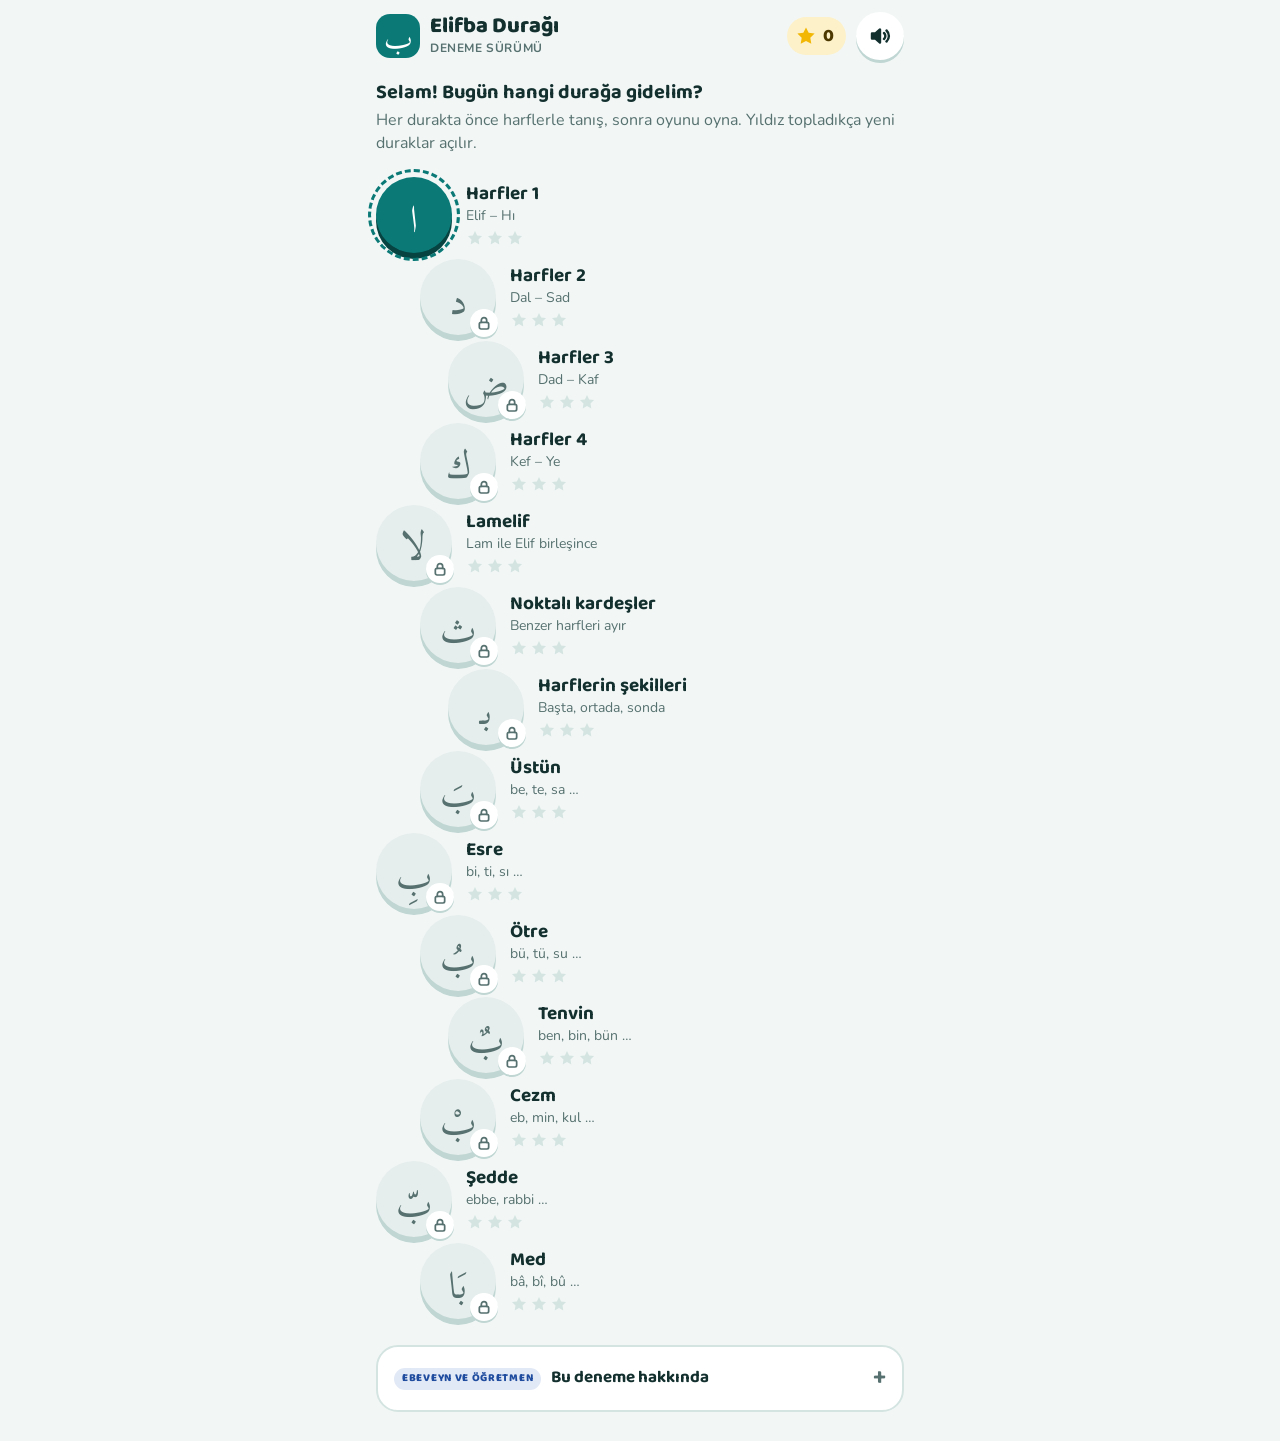
==== commit e0fefec1: "Tenvin, Şedde ve Med dersleri - Tenvin (Ötre'den sonra): iki üstün/esre/ötre; ben, bin, bün / kan, k" ====
--- a/index.html
+++ b/index.html
@@ -3,7 +3,7 @@
 <head>
 <meta charset="utf-8">
 <meta name="viewport" content="width=device-width, initial-scale=1, viewport-fit=cover">
-<meta name="description" content="Çocuklar için Kur'an okumaya hazırlık: harfler, harekeler, Lamelif ve cezm. İnternetsiz çalışır.">
+<meta name="description" content="Çocuklar için Kur'an okumaya hazırlık: harfler, harekeler, tenvin, cezm, şedde ve med. İnternetsiz çalışır.">
 <meta name="theme-color" content="#0B7A77">
 <link rel="manifest" href="manifest.webmanifest">
 <link rel="icon" href="icons/icon-192.png" type="image/png">
@@ -137,6 +137,10 @@
 .sib .ar{display:block;font-size:76px;line-height:1.45}
 .sib b{font-family:var(--f-ui);font-size:18px}
 .sib small{display:block;color:var(--muted);font-weight:700;font-size:12px}
+.pairs{display:flex;flex-direction:column;gap:10px;margin-top:8px}
+.sib.pair{flex-wrap:nowrap}
+.sib.pair>div{flex:1 1 0;min-width:0}
+.sib.pair .ar{font-size:60px;line-height:1.9}
 .syl{display:grid;grid-template-columns:repeat(4,minmax(0,1fr));gap:8px;direction:rtl;margin-top:6px}
 .syl button{border:0;border-radius:16px;background:var(--tile-soft);padding:0 2px 6px;direction:ltr;box-shadow:0 3px 0 var(--press)}
 .syl button:active{transform:translateY(2px);box-shadow:0 1px 0 var(--press)}
@@ -231,9 +235,12 @@
  {id:'us',t:'Üstün',s:'be, te, sa …',type:'hareke',h:0},
  {id:'es',t:'Esre',s:'bi, ti, sı …',type:'hareke',h:1},
  {id:'ot',t:'Ötre',s:'bü, tü, su …',type:'hareke',h:2},
- {id:'cz',t:'Cezm',s:'eb, min, kul …',type:'cezm'}
+ {id:'tn',t:'Tenvin',s:'ben, bin, bün …',type:'tenvin'},
+ {id:'cz',t:'Cezm',s:'eb, min, kul …',type:'cezm'},
+ {id:'sd',t:'Şedde',s:'ebbe, rabbi …',type:'sedde'},
+ {id:'md',t:'Med',s:'bâ, bî, bû …',type:'med'}
 ];
-const NODE_GLYPH={h1:'ا',h2:'د',h3:'ض',h4:'ك',la:'لا',nk:'ث',sk:'بـ',us:'بَ',es:'بِ',ot:'بُ',cz:'بْ'};
+const NODE_GLYPH={h1:'ا',h2:'د',h3:'ض',h4:'ك',la:'لا',nk:'ث',sk:'بـ',us:'بَ',es:'بِ',ot:'بُ',tn:'بٌ',cz:'بْ',sd:'بّ',md:'بَا'};
 // Lamelif: Lam ile Elif'in birleşik yazılışı; kendisinden sonraki harfe bitişmez
 const LA={c:'لا',n:'Lamelif',t:'l'};
 // Cezm (sükûn): harfi sessiz yapar, önceki harekeli harfle birlikte okunur
@@ -243,13 +250,31 @@
 const CZ_SAKIN=['ب','ت','ث','ج','د','ذ','ز','س','ش','ف','ك','ل','م','ن','ه'];
 const czWord=(a,h,b)=>BYC[a].c+HAREKE[h].m+BYC[b].c+CEZM;
 const czRead=(a,h,b)=>reading(BYC[a],h)+BYC[b].t;
+// Tenvin: iki üstün, iki esre, iki ötre. Harekenin okunuşuna "n" eklenir (ben, bin, bün; kalın: kan, kın, kun)
+const TENVIN=[{m:'\u064B',ad:'İki üstün'},{m:'\u064D',ad:'İki esre'},{m:'\u064C',ad:'İki ötre'}];
+const tnWord=(L,h)=>L.c+TENVIN[h].m;
+const tnRead=(L,h)=>reading(L,h)+'n';
+const TN_BASE=LETTERS.filter(l=>l.c!=='ا');
+// Şedde: harf iki kere okunur; önce önceki harfle birlikte sessiz, sonra kendi harekesiyle (ebbe, rabbi)
+const SEDDE='\u0651';
+const SD_EX=[['ا',0,'ب',0],['ا',0,'ت',0],['ا',0,'م',0],['ا',1,'ن',0],['ر',0,'ب',1],['ث',2,'م',0],['ك',2,'ل',2],['ح',0,'ق',2]];
+const sdWord=(a,ha,b,hb)=>BYC[a].c+HAREKE[ha].m+BYC[b].c+SEDDE+HAREKE[hb].m;
+const sdRead=(a,ha,b,hb)=>reading(BYC[a],ha)+BYC[b].t+reading(BYC[b],hb);
+// rastgele şedde sorularında iki harf de ince ve kuralı basit harflerden seçilir
+const SD_ILK=['ا',...CZ_SAKIN];
+// Med: üstünden sonra Elif, esreden sonra Ye, ötreden sonra Vav gelince ses uzar (bâ, bî, bû)
+const MED=['ا','ي','و'],MED_V=['â','î','û'];
+const mdWord=(L,h)=>L.c+HAREKE[h].m+MED[h];
+const mdRead=(L,h)=>L.t+MED_V[h];
+const MD_BASE=LETTERS.filter(l=>!['ا','و','ي'].includes(l.c));
+const GRID9=['ب','ت','ج','د','ر','س','ق','ل','م'];
 
 /* ---------- durum ---------- */
 const KEY='elifba-duragi-deneme-v1';
 let S={stars:{},sound:true,all:false};
 try{const s=JSON.parse(localStorage.getItem(KEY)||'null');if(s&&typeof s==='object')S=Object.assign(S,s)}catch(e){}
 function save(){try{localStorage.setItem(KEY,JSON.stringify(S))}catch(e){}}
-const unlocked=i=>S.all||i===0||(S.stars[LESSONS[i-1].id]||0)>0;
+const unlocked=i=>S.all||i===0||(S.stars[LESSONS[i-1].id]||0)>0||(S.stars[LESSONS[i].id]||0)>0;
 const totalStars=()=>Object.values(S.stars).reduce((a,b)=>a+(b||0),0);
 
 /* ---------- ses ---------- */
@@ -319,7 +344,9 @@
         <li><b>Okunuşlar</b> Türkiye'deki elifba geleneğine göre yazıldı: ince harfler e‑i‑ü, kalın harfler (ح خ ص ض ط ظ ع غ ق) a‑ı‑u ile okunur; Ra üstün ve ötrede kalın, esrede ince.</li>
         <li><b>İçerik bir hoca tarafından kontrol edilmedi.</b> Yayından önce harf adları, okunuşlar ve hareke yerleşimi ehil biri tarafından gözden geçirilmeli.</li>
         <li><b>Lamelif</b> dersinde üstünlü Lam'dan sonra gelen Elif'in sesi uzattığı (لَا “lâ”) da gösterilir. <b>Cezm</b> dersinde cezmli harf yalnızca ince harflerden seçilir; kalın harf, Ra ve uzatma harfleri (Elif, Vav, Ye) cezmli sorulmaz, çünkü okunuşları ayrı kurallar ister.</li>
-        <li>Henüz yok: şedde, tenvin, med, kelime ve ayet okuma.</li>
+        <li><b>Tenvin</b> harf üzerinde tek başına gösterilir (بً “ben”). Kelimelerde iki üstünün çoğunlukla sonuna yazılan bir Elif ile geldiği (بًا) sonraki aşamaya bırakıldı.</li>
+        <li><b>Şedde</b> rastgele sorularında iki harf de ince harflerden seçilir. <b>Med</b> harfleri (Elif, Ye, Vav) elifba kitaplarındaki gibi cezmsiz yazıldı; uzun okunuş â, î, û ile gösterilir.</li>
+        <li>Henüz yok: kelime ve ayet okuma, zamir ve vakf kuralları, tecvid.</li>
         <li>İlerleme yalnızca bu tarayıcıda saklanır.</li>
       </ul>
       <label class="switch"><input type="checkbox" id="all" ${S.all?'checked':''}> Bütün durakları aç (deneme için)</label>
@@ -338,6 +365,9 @@
   if(L.type==='letters')return L.set.map(i=>({k:'letter',l:LETTERS[i]}));
   if(L.type==='dots')return SIBS.map(g=>({k:'sib',g}));
   if(L.type==='lamelif')return [{k:'laintro'},{k:'laforms'},{k:'lasyl'}];
+  if(L.type==='tenvin')return [{k:'tnintro'},{k:'tn',h:0},{k:'tn',h:1},{k:'tn',h:2},{k:'tngrid'}];
+  if(L.type==='sedde')return [{k:'sdintro'},...SD_EX.map(w=>({k:'sdw',w})),{k:'sdgrid'}];
+  if(L.type==='med')return [{k:'mdintro'},{k:'md',h:0},{k:'md',h:1},{k:'md',h:2},{k:'mdgrid'}];
   if(L.type==='cezm')return [{k:'czintro'},...CZ_EX.map(w=>({k:'czw',w})),{k:'czgrid'}];
   if(L.type==='forms')return ['ب','ج','س','ع','ه','ك','ل','د'].map(c=>({k:'forms',l:BYC[c]}));
   const h=L.h;
@@ -379,6 +409,34 @@
       <div class="forms" style="grid-template-columns:repeat(2,minmax(0,1fr));margin-top:10px">${[[LA.c,'Tek'],[T+LA.c,'Sonda']].map(([g,a])=>`<div><span class="ar" lang="ar" style="font-size:64px">${g}</span><small>${a}</small></div>`).join('')}</div></div>`;
   if(c.k==='lasyl')return `<div class="tile"><p class="lead">Üstünlü Lam'dan sonra gelen Elif sesi uzatır.</p>
       <div class="sib">${[['ل'+HAREKE[0].m,'le','kısa'],['ل'+HAREKE[0].m+'ا','lâ','uzun']].map(([s,r,k])=>`<div><span class="ar" lang="ar">${s}</span><b>${r}</b><small>${k}</small><button class="speak" data-act="say" data-t="${s}" data-l="ar" aria-label="${r} dinle" style="margin-top:6px;min-height:44px;padding:4px 12px">${I.spk}</button></div>`).join('')}</div></div>`;
+  if(c.k==='tnintro')return `<div class="tile"><p class="cname" style="margin-top:6px">Tenvin</p>
+      <p class="lead">Harekeler ikişer yazılırsa harfi okurken sonuna “n” sesi ekleriz.</p>
+      <div class="sib">${TENVIN.map((t,h)=>`<div><span class="ar" lang="ar">${tnWord(BYC['ب'],h)}</span><b>${tnRead(BYC['ب'],h)}</b><small>${t.ad}</small></div>`).join('')}</div></div>`;
+  if(c.k==='tn'){const t=TENVIN[c.h];
+    return `<div class="tile"><p class="cname" style="margin-top:6px">${t.ad}</p>
+      <p class="flip-hint">${HAREKE[c.h].ad} gibi okunur, sonuna “n” eklenir.</p>
+      <div class="pairs">${['ب','ق'].map(ch=>{const L=BYC[ch],w=tnWord(L,c.h);return `<div class="sib pair"><div><span class="ar" lang="ar">${L.c+HAREKE[c.h].m}</span><b>${reading(L,c.h)}</b><small>tek</small></div><div><span class="ar" lang="ar">${w}</span><b>${tnRead(L,c.h)}</b><small>tenvin</small><button class="speak" data-act="say" data-t="${w}" data-l="ar" aria-label="${tnRead(L,c.h)} dinle" style="margin-top:6px;min-height:44px;padding:4px 12px">${I.spk}</button></div></div>`}).join('')}</div></div>`}
+  if(c.k==='tngrid')return `<div class="tile"><p class="lead">Hepsi bir arada! Dokun, dinle.</p>
+      <div class="syl" style="grid-template-columns:repeat(3,minmax(0,1fr))">${GRID9.map(ch=>[0,1,2].map(h=>{const L=BYC[ch],w=tnWord(L,h),r=tnRead(L,h);return `<button data-act="say" data-t="${w}" data-l="ar" aria-label="${r}"><span class="ar" lang="ar">${w}</span><small>${r}</small></button>`}).join('')).join('')}</div></div>`;
+  if(c.k==='sdintro')return `<div class="tile"><div class="intro-mark" lang="ar" dir="rtl">${T+T+SEDDE+T+T}</div>
+      <p class="cname">Şedde</p>
+      <p class="lead">Şedde harfin üstüne konur ve o harfi iki kere okutur:<br>önce önündeki harfle birlikte sessiz, sonra kendi harekesiyle.</p>
+      <div class="sib" style="margin-top:6px"><div><span class="ar" lang="ar">${sdWord('ا',0,'ب',0)}</span><b>${sdRead('ا',0,'ب',0)}</b><small>eb + be</small></div></div></div>`;
+  if(c.k==='sdw'){const w=sdWord(...c.w),[a,ha,b,hb]=c.w;
+    return `<div class="tile"><p class="glyph" lang="ar" style="font-size:clamp(96px,30vw,130px)">${w}</p><p class="read">${sdRead(...c.w)}</p>
+      <p class="flip-hint">${czRead(a,ha,b)} + ${reading(BYC[b],hb)}</p>
+      <button class="speak" data-act="say" data-t="${w}" data-l="ar">${I.spk} Dinle</button></div>`}
+  if(c.k==='sdgrid')return `<div class="tile"><p class="lead">Hepsi bir arada! Dokun, dinle.</p>
+      <div class="syl" style="grid-template-columns:repeat(2,minmax(0,1fr))">${SD_EX.map(x=>{const w=sdWord(...x),r=sdRead(...x);return `<button data-act="say" data-t="${w}" data-l="ar" aria-label="${r}"><span class="ar" lang="ar">${w}</span><small>${r}</small></button>`}).join('')}</div></div>`;
+  if(c.k==='mdintro')return `<div class="tile"><p class="cname" style="margin-top:6px">Med</p>
+      <p class="lead">Med, sesi uzatmak demek. Üstünden sonra Elif, esreden sonra Ye, ötreden sonra Vav gelirse sesi uzatırız.</p>
+      <div class="sib">${[0,1,2].map(h=>`<div><span class="ar" lang="ar">${mdWord(BYC['ب'],h)}</span><b>${mdRead(BYC['ب'],h)}</b><small>${HAREKE[h].ad} + ${BYC[MED[h]].n}</small></div>`).join('')}</div></div>`;
+  if(c.k==='md'){const H=HAREKE[c.h];
+    return `<div class="tile"><p class="cname" style="margin-top:6px">${H.ad} + ${BYC[MED[c.h]].n}</p>
+      <p class="flip-hint">Kısa okunanla uzun okunanı karşılaştır.</p>
+      <div class="pairs">${['ب','ق'].map(ch=>{const L=BYC[ch],w=mdWord(L,c.h);return `<div class="sib pair"><div><span class="ar" lang="ar">${L.c+H.m}</span><b>${reading(L,c.h)}</b><small>kısa</small></div><div><span class="ar" lang="ar">${w}</span><b>${mdRead(L,c.h)}</b><small>uzun</small><button class="speak" data-act="say" data-t="${w}" data-l="ar" aria-label="${mdRead(L,c.h)} dinle" style="margin-top:6px;min-height:44px;padding:4px 12px">${I.spk}</button></div></div>`}).join('')}</div></div>`}
+  if(c.k==='mdgrid')return `<div class="tile"><p class="lead">Hepsi bir arada! Dokun, dinle.</p>
+      <div class="syl" style="grid-template-columns:repeat(3,minmax(0,1fr))">${GRID9.map(ch=>[0,1,2].map(h=>{const L=BYC[ch],w=mdWord(L,h),r=mdRead(L,h);return `<button data-act="say" data-t="${w}" data-l="ar" aria-label="${r}"><span class="ar" lang="ar">${w}</span><small>${r}</small></button>`}).join('')).join('')}</div></div>`;
   if(c.k==='czintro')return `<div class="tile"><div class="intro-mark" lang="ar" dir="rtl">${T+T+CEZM+T+T}</div>
       <p class="cname">Cezm</p>
       <p class="lead">Cezm harfin üstüne konur ve harfi sessiz yapar.<br>Cezmli harf, önündeki harekeli harfle birlikte okunur.</p>
@@ -440,8 +498,27 @@
   const cand=[reading(BYC[a],h)+reading(BYC[b],h),...[0,1,2].filter(x=>x!==h).map(x=>czRead(a,x,b)),...shuffle(CZ_SAKIN.filter(x=>x!==b)).map(x=>czRead(a,h,x))];
   const d=[];for(const x of cand){if(x!==r&&!d.includes(x))d.push(x);if(d.length===3)break}
   return {prompt:'Bu nasıl okunur?',show:`<p class="glyph" lang="ar">${w}</p>`,opts:shuffle([r,...d]).map(x=>({key:x,html:x,label:x})),ans:r,tell:r}}
+const uniq3=(r,cand)=>{const d=[];for(const x of cand){if(x!==r&&!d.includes(x))d.push(x);if(d.length===3)break}return d};
+const txtOpts=(r,d)=>shuffle([r,...d]).map(x=>({key:x,html:x,label:x}));
+function qTn(L,h){const w=tnWord(L,h),r=tnRead(L,h);
+  const d=uniq3(r,[reading(L,h),...shuffle([0,1,2].filter(x=>x!==h)).map(x=>tnRead(L,x)),...shuffle(TN_BASE).map(o=>tnRead(o,h))]);
+  return {prompt:'Bu nasıl okunur?',show:`<p class="glyph" lang="ar">${w}</p>`,opts:txtOpts(r,d),ans:r,tell:r}}
+function qSd(a,ha,b,hb){const w=sdWord(a,ha,b,hb),r=sdRead(a,ha,b,hb);
+  const d=uniq3(r,[reading(BYC[a],ha)+reading(BYC[b],hb),...shuffle([0,1,2].filter(x=>x!==hb)).map(x=>sdRead(a,ha,b,x)),...shuffle(CZ_SAKIN.filter(x=>x!==b)).map(x=>sdRead(a,ha,x,hb))]);
+  return {prompt:'Bu nasıl okunur?',show:`<p class="glyph" lang="ar" style="font-size:clamp(84px,26vw,112px)">${w}</p>`,opts:txtOpts(r,d),ans:r,tell:r}}
+function qMdRead(L,h){const w=mdWord(L,h),r=mdRead(L,h);
+  const d=uniq3(r,[reading(L,h),...shuffle([0,1,2].filter(x=>x!==h)).map(x=>mdRead(L,x)),...shuffle(MD_BASE).map(o=>mdRead(o,h))]);
+  return {prompt:'Bu nasıl okunur?',show:`<p class="glyph" lang="ar">${w}</p>`,opts:txtOpts(r,d),ans:r,tell:r}}
+function qMdFind(L,h){const r=mdRead(L,h),o=h=>({key:mdWord(L,h),html:`<span class="ar" lang="ar">${mdWord(L,h)}</span>`,label:mdRead(L,h)});
+  const opts=shuffle([o(h),{key:L.c+HAREKE[h].m,html:`<span class="ar" lang="ar">${L.c+HAREKE[h].m}</span>`,label:reading(L,h)},...[0,1,2].filter(x=>x!==h).map(o)]);
+  return {prompt:`Hangisi <b>${r}</b> diye okunur?`,show:`<p class="q-name">${r}</p>`,opts,ans:mdWord(L,h),tell:r}}
 function buildQuiz(L){
   let qs=[];
+  if(L.type==='tenvin')return pick(TN_BASE,8).map(l=>qTn(l,Math.random()*3|0));
+  if(L.type==='sedde'){const ex=pick(SD_EX,4).map(w=>qSd(...w));
+    const rnd=[];while(rnd.length<4){const a=pick(SD_ILK,1)[0],b=pick(CZ_SAKIN,1)[0];if(a!==b)rnd.push(qSd(a,Math.random()*3|0,b,Math.random()*3|0))}
+    return shuffle([...ex,...rnd])}
+  if(L.type==='med')return pick(MD_BASE,8).map((l,i)=>i%2?qMdFind(l,Math.random()*3|0):qMdRead(l,Math.random()*3|0));
   if(L.type==='lamelif'){const pool=[LA,BYC['ل'],BYC['ا'],BYC['ك'],BYC['ن']];
     return shuffle([qName(LA,pool),qName(LA,pool),qFind(LA,pool),qFind(LA,pool),qLaForm(),qLaForm(),qLaRead(true),qLaRead(false)])}
   if(L.type==='cezm'){const ex=pick(CZ_EX,4).map(w=>qCz(...w));
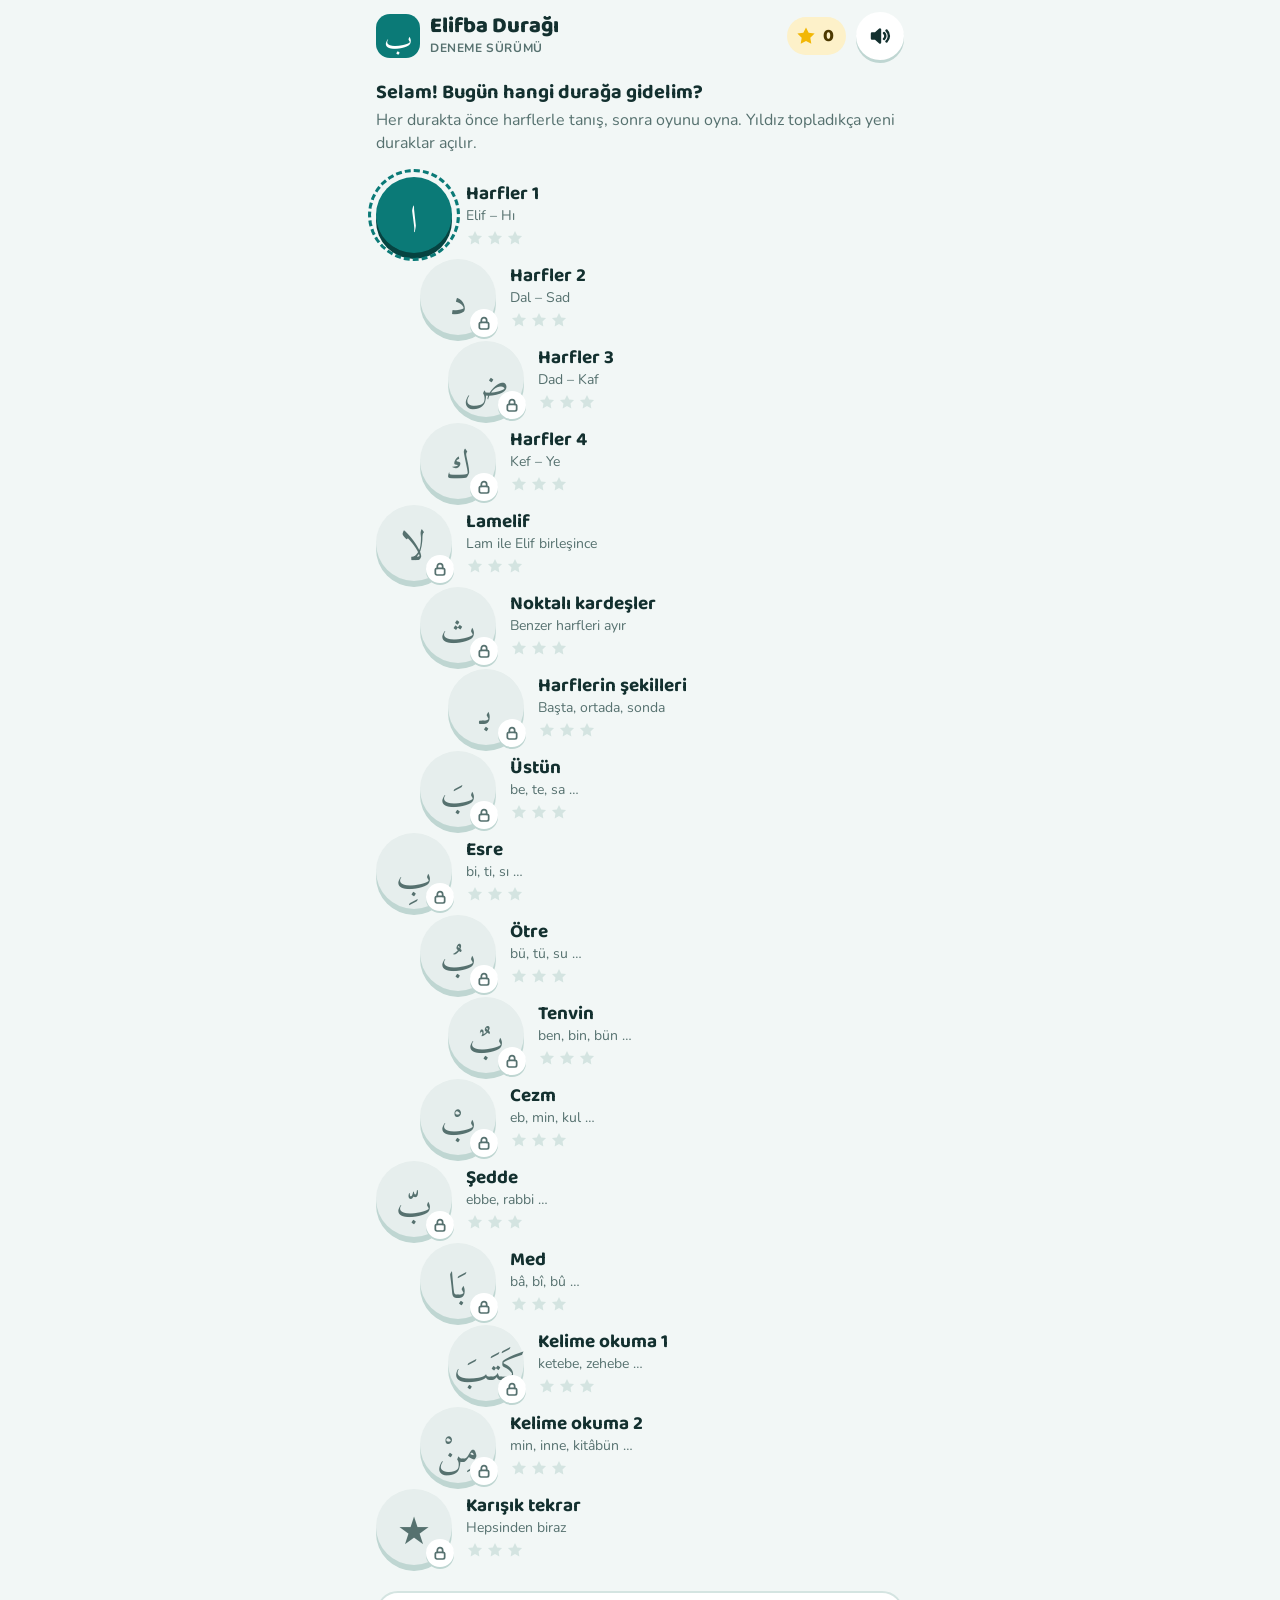
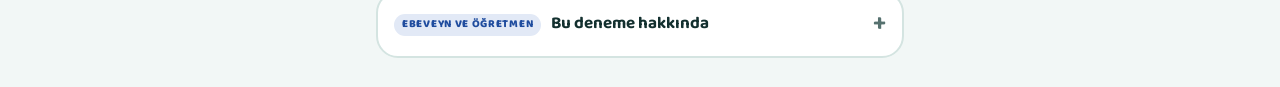
==== commit 64429306: "Kelime okuma, karışık tekrar, hoca kontrol listesi - Kelime okuma 1 (harekeli) ve 2 (cezm, şedde, te" ====
--- a/index.html
+++ b/index.html
@@ -3,7 +3,7 @@
 <head>
 <meta charset="utf-8">
 <meta name="viewport" content="width=device-width, initial-scale=1, viewport-fit=cover">
-<meta name="description" content="Çocuklar için Kur'an okumaya hazırlık: harfler, harekeler, tenvin, cezm, şedde ve med. İnternetsiz çalışır.">
+<meta name="description" content="Çocuklar için Kur'an okumaya hazırlık: harfler, harekeler, tenvin, cezm, şedde, med ve kelime okuma. İnternetsiz çalışır.">
 <meta name="theme-color" content="#0B7A77">
 <link rel="manifest" href="manifest.webmanifest">
 <link rel="icon" href="icons/icon-192.png" type="image/png">
@@ -106,6 +106,7 @@
 .note-body p{margin:0 0 10px}
 .note-body ul{margin:0 0 12px;padding-left:20px}
 .note-body li{margin-bottom:6px}
+.note-body .ar{font-size:1.35em;line-height:1.5}
 .tag{display:inline-block;font-size:11px;font-weight:800;letter-spacing:.7px;text-transform:uppercase;padding:3px 8px;border-radius:999px;background:var(--cobalt-soft);color:var(--cobalt)}
 .switch{display:flex;align-items:center;gap:10px;font-weight:700;margin-top:4px}
 .switch input{width:22px;height:22px;accent-color:var(--tile)}
@@ -238,9 +239,12 @@
  {id:'tn',t:'Tenvin',s:'ben, bin, bün …',type:'tenvin'},
  {id:'cz',t:'Cezm',s:'eb, min, kul …',type:'cezm'},
  {id:'sd',t:'Şedde',s:'ebbe, rabbi …',type:'sedde'},
- {id:'md',t:'Med',s:'bâ, bî, bû …',type:'med'}
+ {id:'md',t:'Med',s:'bâ, bî, bû …',type:'med'},
+ {id:'k1',t:'Kelime okuma 1',s:'ketebe, zehebe …',type:'words',set:'K1'},
+ {id:'k2',t:'Kelime okuma 2',s:'min, inne, kitâbün …',type:'words',set:'K2'},
+ {id:'tk',t:'Karışık tekrar',s:'Hepsinden biraz',type:'review'}
 ];
-const NODE_GLYPH={h1:'ا',h2:'د',h3:'ض',h4:'ك',la:'لا',nk:'ث',sk:'بـ',us:'بَ',es:'بِ',ot:'بُ',tn:'بٌ',cz:'بْ',sd:'بّ',md:'بَا'};
+const NODE_GLYPH={h1:'ا',h2:'د',h3:'ض',h4:'ك',la:'لا',nk:'ث',sk:'بـ',us:'بَ',es:'بِ',ot:'بُ',tn:'بٌ',cz:'بْ',sd:'بّ',md:'بَا',k1:'كَتَبَ',k2:'مِنْ',tk:'★'};
 // Lamelif: Lam ile Elif'in birleşik yazılışı; kendisinden sonraki harfe bitişmez
 const LA={c:'لا',n:'Lamelif',t:'l'};
 // Cezm (sükûn): harfi sessiz yapar, önceki harekeli harfle birlikte okunur
@@ -258,7 +262,7 @@
 // Şedde: harf iki kere okunur; önce önceki harfle birlikte sessiz, sonra kendi harekesiyle (ebbe, rabbi)
 const SEDDE='\u0651';
 const SD_EX=[['ا',0,'ب',0],['ا',0,'ت',0],['ا',0,'م',0],['ا',1,'ن',0],['ر',0,'ب',1],['ث',2,'م',0],['ك',2,'ل',2],['ح',0,'ق',2]];
-const sdWord=(a,ha,b,hb)=>BYC[a].c+HAREKE[ha].m+BYC[b].c+SEDDE+HAREKE[hb].m;
+const sdWord=(a,ha,b,hb)=>BYC[a].c+HAREKE[ha].m+BYC[b].c+HAREKE[hb].m+SEDDE;
 const sdRead=(a,ha,b,hb)=>reading(BYC[a],ha)+BYC[b].t+reading(BYC[b],hb);
 // rastgele şedde sorularında iki harf de ince ve kuralı basit harflerden seçilir
 const SD_ILK=['ا',...CZ_SAKIN];
@@ -268,6 +272,46 @@
 const mdRead=(L,h)=>L.t+MED_V[h];
 const MD_BASE=LETTERS.filter(l=>!['ا','و','ي'].includes(l.c));
 const GRID9=['ب','ت','ج','د','ر','س','ق','ل','م'];
+/* ---------- kelime okuma ----------
+   Kelimeler Arapça yazılışlarıyla verilir; okunuş kurallarla hesaplanır:
+   harekeli harf yeni hece açar, cezmli harf önceki heceye eklenir, şeddeli harf önceki heceye eklenip
+   kendi harekesiyle yeni hece açar, tenvin "n" ekler, harekesiz Elif/Ye/Vav önceki sesi uzatır (med).
+   Yalnızca bütün harfleri ince olan kelimeler kullanılır: kalın ve ince harfin karıştığı kelimelerde
+   Türkçe okunuşta sesler kalınlaşabildiği için (خَلَقَ “halaka”, ama قَلَمٌ “kalem”) bunlar hoca kontrolüyle eklenmeli. */
+const MK={'\u064E':['h',0],'\u0650':['h',1],'\u064F':['h',2],'\u0652':['o'],'\u0651':['s'],'\u064B':['n',0],'\u064D':['n',1],'\u064C':['n',2]};
+function parseW(w){const ts=[];for(const ch of w){if(ch===' '){ts.push({c:' '});continue}const m=MK[ch];
+  if(!m){if(!BYC[ch])throw new Error('bilinmeyen harf '+ch);ts.push({c:ch,h:null,o:false,s:false,n:false});continue}
+  const t=ts[ts.length-1];if(m[0]==='h')t.h=m[1];else if(m[0]==='o')t.o=true;else if(m[0]==='s')t.s=true;else{t.h=m[1];t.n=true}}
+  return ts}
+// Unicode standart sırası: önce hareke/tenvin, sonra şedde
+function arW(ts){return ts.map(t=>t.c===' '?' ':t.c+(t.o?'\u0652':t.h==null?'':t.n?TENVIN[t.h].m:HAREKE[t.h].m)+(t.s?'\u0651':'')).join('')}
+function sylW(ts){const out=[];let cur=[],prev=null;
+  for(const t of ts){
+    if(t.c===' '){if(cur.length)out.push(cur);cur=[];prev=null;continue}
+    const L=BYC[t.c];
+    if(t.h==null&&!t.o){ // med harfi
+      if(prev==null||MED[prev]!==t.c||!cur.length)throw new Error('geçersiz med: '+arW(ts));
+      cur[cur.length-1]=cur[cur.length-1].replace(/[aeıiuü]$/,MED_V[prev]);prev=null;continue}
+    if(t.o){if(!cur.length)throw new Error('cezmle başlayan kelime');cur[cur.length-1]+=L.t;prev=null;continue}
+    if(t.s&&cur.length)cur[cur.length-1]+=L.t;
+    cur.push(reading(L,t.h)+(t.n?'n':''));prev=t.n?null:t.h}
+  if(cur.length)out.push(cur);return out}
+const readW=ts=>sylW(ts).map(w=>w.join('')).join(' ');
+const hecW=ts=>sylW(ts).map(w=>w.join(' · ')).join('\u2003\u2003'); // kelime arası: daralmayan geniş boşluk
+const WORDS={
+  K1:['كَتَبَ','ذَهَبَ','جَلَسَ','لَبِسَ','شَهِدَ','كَسَبَ','سَكَنَ','نَزَلَ','مَلَكَ','كُتِبَ','وَجَدَ','هُوَ','هِيَ','لَهُ'],
+  K2:['مِنْ','هَلْ','لَمْ','كَمْ','اِنَّ','ثُمَّ','كُلٌّ','وَلَدٌ','جَبَلٌ','كِتَابٌ','دِينٌ','بَابٌ','مَالٌ','فِيهِ','لَكُمْ','مِنْكُمْ']};
+const AYET='لَمْ يَلِدْ وَلَمْ يُولَدْ';
+// yanlış şıklar için kelimenin "hatalı okunmuş" biçimleri: harekeyi değiştir, şeddeyi/cezmi/tenvini/meddi unut
+function mutW(ts){const out=[];const cl=()=>ts.map(t=>Object.assign({},t));
+  ts.forEach((t,i)=>{if(t.c===' ')return;const nx=ts[i+1];const medNext=nx&&nx.c!==' '&&nx.h==null&&!nx.o;
+    if(t.h!=null&&!medNext)[0,1,2].filter(h=>h!==t.h).forEach(h=>{const v=cl();v[i].h=h;out.push(v)});
+    if(t.s){const v=cl();v[i].s=false;out.push(v)}
+    if(t.o){const v=cl();v[i].o=false;v[i].h=0;out.push(v)}
+    if(t.n){const v=cl();v[i].n=false;out.push(v)}
+    if(t.h==null&&!t.o){const v=cl();v.splice(i,1);out.push(v)}});
+  return out}
+const wSize=w=>{const n=[...w].filter(ch=>BYC[ch]).length;return n<=3?'clamp(84px,26vw,110px)':n<=5?'clamp(64px,19vw,84px)':'clamp(38px,11vw,52px)'};
 
 /* ---------- durum ---------- */
 const KEY='elifba-duragi-deneme-v1';
@@ -340,16 +384,19 @@
     <div class="note-body">
       <p>Bu sürüm, Kur'an okumaya hazırlık için çocuklara yönelik bir uygulamanın nasıl görüneceğini denemek için yapıldı.</p>
       <ul>
-        <li><b>Sesler geçici.</b> Hece sesleri cihazın Arapça konuşma motoruyla, harf adları Türkçe motorla okunuyor. Konuşma motoru heceleri Arapça söyler (örneğin بَ için “ba”); ekrandaki okunuş Türkiye'deki elifba geleneğini izler (“be”). Gerçek uygulamada mahreci doğru, kayıtlı ses kullanılmalı.</li>
-        <li><b>Okunuşlar</b> Türkiye'deki elifba geleneğine göre yazıldı: ince harfler e‑i‑ü, kalın harfler (ح خ ص ض ط ظ ع غ ق) a‑ı‑u ile okunur; Ra üstün ve ötrede kalın, esrede ince.</li>
+        <li><b>Sesler geçici.</b> Hece sesleri cihazın Arapça konuşma motoruyla, harf adları Türkçe motorla okunuyor. Konuşma motoru heceleri Arapça söyler (örneğin <span class="ar" lang="ar">بَ</span> için “ba”); ekrandaki okunuş Türkiye'deki elifba geleneğini izler (“be”). Gerçek uygulamada mahreci doğru, kayıtlı ses kullanılmalı.</li>
+        <li><b>Okunuşlar</b> Türkiye'deki elifba geleneğine göre yazıldı: ince harfler e‑i‑ü, kalın harfler (<span class="ar" lang="ar">ح خ ص ض ط ظ ع غ ق</span>) a‑ı‑u ile okunur; Ra üstün ve ötrede kalın, esrede ince.</li>
         <li><b>İçerik bir hoca tarafından kontrol edilmedi.</b> Yayından önce harf adları, okunuşlar ve hareke yerleşimi ehil biri tarafından gözden geçirilmeli.</li>
-        <li><b>Lamelif</b> dersinde üstünlü Lam'dan sonra gelen Elif'in sesi uzattığı (لَا “lâ”) da gösterilir. <b>Cezm</b> dersinde cezmli harf yalnızca ince harflerden seçilir; kalın harf, Ra ve uzatma harfleri (Elif, Vav, Ye) cezmli sorulmaz, çünkü okunuşları ayrı kurallar ister.</li>
-        <li><b>Tenvin</b> harf üzerinde tek başına gösterilir (بً “ben”). Kelimelerde iki üstünün çoğunlukla sonuna yazılan bir Elif ile geldiği (بًا) sonraki aşamaya bırakıldı.</li>
+        <li><b>Lamelif</b> dersinde üstünlü Lam'dan sonra gelen Elif'in sesi uzattığı (<span class="ar" lang="ar">لَا</span> “lâ”) da gösterilir. <b>Cezm</b> dersinde cezmli harf yalnızca ince harflerden seçilir; kalın harf, Ra ve uzatma harfleri (Elif, Vav, Ye) cezmli sorulmaz, çünkü okunuşları ayrı kurallar ister.</li>
+        <li><b>Tenvin</b> harf üzerinde tek başına gösterilir (<span class="ar" lang="ar">بً</span> “ben”). Kelimelerde iki üstünün çoğunlukla sonuna yazılan bir Elif ile geldiği (<span class="ar" lang="ar">بًا</span>) sonraki aşamaya bırakıldı.</li>
         <li><b>Şedde</b> rastgele sorularında iki harf de ince harflerden seçilir. <b>Med</b> harfleri (Elif, Ye, Vav) elifba kitaplarındaki gibi cezmsiz yazıldı; uzun okunuş â, î, û ile gösterilir.</li>
-        <li>Henüz yok: kelime ve ayet okuma, zamir ve vakf kuralları, tecvid.</li>
+        <li><b>Kelime okuma</b> derslerinde yalnızca bütün harfleri ince olan kelimeler var. Kalın ve ince harfin karıştığı kelimelerde Türkçe okunuşta sesler kalınlaşabildiği için (<span class="ar" lang="ar">خَلَقَ</span> “halaka”, ama <span class="ar" lang="ar">قَلَمٌ</span> “kalem”) bunlar hoca kontrolüyle eklenmeli. Okunuşlar elle yazılmadı; kelimenin yazılışından kurallarla hesaplanıyor.</li>
+        <li>Son kelime kartı İhlâs suresinden bir parça: <span class="ar" lang="ar">لَمْ يَلِدْ وَلَمْ يُولَدْ</span>.</li>
+        <li>Henüz yok: Lafzatullah (<span class="ar" lang="ar">اللّٰه</span>) ve “el” takısının okunuşu, iki üstünün Elif'le yazılışı (<span class="ar" lang="ar">بًا</span>), lin harfleri (<span class="ar" lang="ar">يَوْمٌ</span> “yevm”), vakf (durak) kuralları, tecvid.</li>
         <li>İlerleme yalnızca bu tarayıcıda saklanır.</li>
       </ul>
       <label class="switch"><input type="checkbox" id="all" ${S.all?'checked':''}> Bütün durakları aç (deneme için)</label>
+      <div class="row" id="resetrow" style="margin-top:14px"><button class="btn" data-act="reset1">İlerlemeyi sıfırla</button></div>
     </div>
   </details>`;
 }
@@ -365,6 +412,8 @@
   if(L.type==='letters')return L.set.map(i=>({k:'letter',l:LETTERS[i]}));
   if(L.type==='dots')return SIBS.map(g=>({k:'sib',g}));
   if(L.type==='lamelif')return [{k:'laintro'},{k:'laforms'},{k:'lasyl'}];
+  if(L.type==='words'){const ws=WORDS[L.set];return [{k:'wintro',set:L.set},...(L.set==='K1'?ws.slice(0,8):ws.filter((w,i)=>i%2===0)).map(w=>({k:'word',w})),...(L.set==='K2'?[{k:'ayet'}]:[])]}
+  if(L.type==='review')return [{k:'rintro'}];
   if(L.type==='tenvin')return [{k:'tnintro'},{k:'tn',h:0},{k:'tn',h:1},{k:'tn',h:2},{k:'tngrid'}];
   if(L.type==='sedde')return [{k:'sdintro'},...SD_EX.map(w=>({k:'sdw',w})),{k:'sdgrid'}];
   if(L.type==='med')return [{k:'mdintro'},{k:'md',h:0},{k:'md',h:1},{k:'md',h:2},{k:'mdgrid'}];
@@ -380,7 +429,7 @@
     const f=forms(l);
     return `<div class="tile"><p class="glyph" lang="ar" style="font-size:clamp(90px,28vw,120px)">${l.c}</p>
       <p class="cname">${l.n}</p>
-      <div class="badges">${l.k?'<span class="badge kalin">Kalın okunur</span>':'<span class="badge">İnce okunur</span>'}${l.j?'':'<span class="badge">Sonraki harfe bitişmez</span>'}</div>
+      <div class="badges">${l.c==='ر'?'<span class="badge kalin">Üstün ve ötrede kalın</span><span class="badge">Esrede ince</span>':l.k?'<span class="badge kalin">Kalın okunur</span>':'<span class="badge">İnce okunur</span>'}${l.j?'':'<span class="badge">Sonraki harfe bitişmez</span>'}</div>
       <div class="forms" aria-label="Harfin şekilleri">${f.map((g,i)=>`<div><span class="ar" lang="ar">${g}</span><small>${FORM_AD[i]}</small></div>`).join('')}</div>
       <button class="speak" data-act="say" data-t="${l.n}" data-l="tr">${I.spk} Adını dinle</button></div>`}
   if(c.k==='sib')return `<div class="tile"><p class="lead">Şekilleri aynı, noktaları farklı!</p>
@@ -409,6 +458,21 @@
       <div class="forms" style="grid-template-columns:repeat(2,minmax(0,1fr));margin-top:10px">${[[LA.c,'Tek'],[T+LA.c,'Sonda']].map(([g,a])=>`<div><span class="ar" lang="ar" style="font-size:64px">${g}</span><small>${a}</small></div>`).join('')}</div></div>`;
   if(c.k==='lasyl')return `<div class="tile"><p class="lead">Üstünlü Lam'dan sonra gelen Elif sesi uzatır.</p>
       <div class="sib">${[['ل'+HAREKE[0].m,'le','kısa'],['ل'+HAREKE[0].m+'ا','lâ','uzun']].map(([s,r,k])=>`<div><span class="ar" lang="ar">${s}</span><b>${r}</b><small>${k}</small><button class="speak" data-act="say" data-t="${s}" data-l="ar" aria-label="${r} dinle" style="margin-top:6px;min-height:44px;padding:4px 12px">${I.spk}</button></div>`).join('')}</div></div>`;
+  if(c.k==='wintro')return `<div class="tile"><p class="cname" style="margin-top:6px">${c.set==='K1'?'Hadi kelime okuyalım!':'Hepsi bir arada'}</p>
+      <p class="lead">${c.set==='K1'?'Her harekeli harf bir hecedir. Heceleri sırayla, sağdan sola birleştir.':'Cezm, şedde, tenvin ve med artık kelimelerin içinde. Öğrendiğin kuralları hatırla!'}</p>
+      ${(()=>{const ts=parseW(c.set==='K1'?'كَتَبَ':'كِتَابٌ');return `<p class="glyph" lang="ar" style="font-size:clamp(84px,26vw,110px)">${arW(ts)}</p><p class="read">${hecW(ts)}</p>`})()}</div>`;
+  if(c.k==='word'){const ts=parseW(c.w),w=arW(ts);
+    return `<div class="tile"><p class="glyph" lang="ar" style="font-size:${wSize(w)}">${w}</p><p class="read">${readW(ts)}</p>
+      <p class="flip-hint">${hecW(ts)}</p>
+      <button class="speak" data-act="say" data-t="${w}" data-l="ar">${I.spk} Dinle</button></div>`}
+  if(c.k==='ayet'){const ts=parseW(AYET),w=arW(ts);
+    return `<div class="tile"><p class="lead">Kur'an'dan ilk okuman! İhlâs suresinden bir parça:</p>
+      <p class="glyph" lang="ar" style="font-size:clamp(40px,11.5vw,56px);line-height:2">${w}</p><p class="read" style="font-size:26px">${readW(ts)}</p>
+      <p class="flip-hint">${hecW(ts)}</p>
+      <button class="speak" data-act="say" data-t="${w}" data-l="ar">${I.spk} Dinle</button></div>`}
+  if(c.k==='rintro')return `<div class="tile"><p class="glyph" style="font-family:var(--f-ui);font-size:96px;line-height:1.2;color:var(--sun)" aria-hidden="true">★</p>
+      <p class="cname">Büyük tekrar</p>
+      <p class="lead">Harfler, şekiller, harekeler, tenvin, cezm, şedde, med ve kelimeler. Hepsinden birer soru!</p></div>`;
   if(c.k==='tnintro')return `<div class="tile"><p class="cname" style="margin-top:6px">Tenvin</p>
       <p class="lead">Harekeler ikişer yazılırsa harfi okurken sonuna “n” sesi ekleriz.</p>
       <div class="sib">${TENVIN.map((t,h)=>`<div><span class="ar" lang="ar">${tnWord(BYC['ب'],h)}</span><b>${tnRead(BYC['ب'],h)}</b><small>${t.ad}</small></div>`).join('')}</div></div>`;
@@ -512,8 +576,17 @@
 function qMdFind(L,h){const r=mdRead(L,h),o=h=>({key:mdWord(L,h),html:`<span class="ar" lang="ar">${mdWord(L,h)}</span>`,label:mdRead(L,h)});
   const opts=shuffle([o(h),{key:L.c+HAREKE[h].m,html:`<span class="ar" lang="ar">${L.c+HAREKE[h].m}</span>`,label:reading(L,h)},...[0,1,2].filter(x=>x!==h).map(o)]);
   return {prompt:`Hangisi <b>${r}</b> diye okunur?`,show:`<p class="q-name">${r}</p>`,opts,ans:mdWord(L,h),tell:r}}
+function qWord(w,find){const ts=parseW(w),r=readW(ts),a=arW(ts);
+  const vs=[];const seen=new Set([r]);for(const v of shuffle(mutW(ts))){const vr=readW(v);if(!seen.has(vr)){seen.add(vr);vs.push(v)}if(vs.length===3)break}
+  if(find){const o=x=>{const ar=arW(x);return {key:ar,html:`<span class="ar" lang="ar" style="font-size:${wSize(ar)==='clamp(84px,26vw,110px)'?'48px':'34px'}">${ar}</span>`,label:readW(x)}};
+    return {prompt:`Hangisi <b>${r}</b> diye okunur?`,show:`<p class="q-name" style="font-size:44px">${r}</p>`,opts:shuffle([ts,...vs]).map(o),ans:a,tell:r}}
+  return {prompt:'Bu nasıl okunur?',show:`<p class="glyph" lang="ar" style="font-size:${wSize(a)}">${a}</p>`,opts:shuffle([r,...vs.map(readW)]).map(x=>({key:x,html:x,label:x})),ans:r,tell:r}}
 function buildQuiz(L){
   let qs=[];
+  if(L.type==='words')return pick(WORDS[L.set],8).map((w,i)=>qWord(w,i%3===2));
+  if(L.type==='review'){const r1=()=>pick(LETTERS,1)[0],h=()=>Math.random()*3|0;
+    return shuffle([qName(r1(),LETTERS),qFind(r1(),LETTERS),qForm(pick(LETTERS.filter(l=>l.c!=='ا'),1)[0]),qRead(r1(),h()),qTn(pick(TN_BASE,1)[0],h()),
+      qCz(...pick(CZ_EX,1)[0]),qSd(...pick(SD_EX,1)[0]),qMdRead(pick(MD_BASE,1)[0],h()),qWord(pick(WORDS.K1,1)[0],false),qWord(pick(WORDS.K2,1)[0],false)])}
   if(L.type==='tenvin')return pick(TN_BASE,8).map(l=>qTn(l,Math.random()*3|0));
   if(L.type==='sedde'){const ex=pick(SD_EX,4).map(w=>qSd(...w));
     const rnd=[];while(rnd.length<4){const a=pick(SD_ILK,1)[0],b=pick(CZ_SAKIN,1)[0];if(a!==b)rnd.push(qSd(a,Math.random()*3|0,b,Math.random()*3|0))}
@@ -569,6 +642,9 @@
   else if(a==='ans')answer(+b.dataset.i);
   else if(a==='again'){startQuiz()}
   else if(a==='say')say(b.dataset.t,b.dataset.l);
+  else if(a==='reset1'){$('#resetrow').innerHTML=`<p style="margin:0;flex-basis:100%;font-weight:700">Bütün yıldızlar silinecek. Emin misin?</p><button class="btn" data-act="reset0">Vazgeç</button><button class="btn primary" data-act="reset2">Evet, sıfırla</button>`;$('#resetrow').style.flexWrap='wrap'}
+  else if(a==='reset0'){home();document.querySelector('.note').open=true}
+  else if(a==='reset2'){S.stars={};save();home();document.querySelector('.note').open=true;toast('İlerleme sıfırlandı.')}
 });
 app.addEventListener('change',e=>{if(e.target.id==='all'){S.all=e.target.checked;save();home();document.querySelector('.note').open=true}});
 home();
